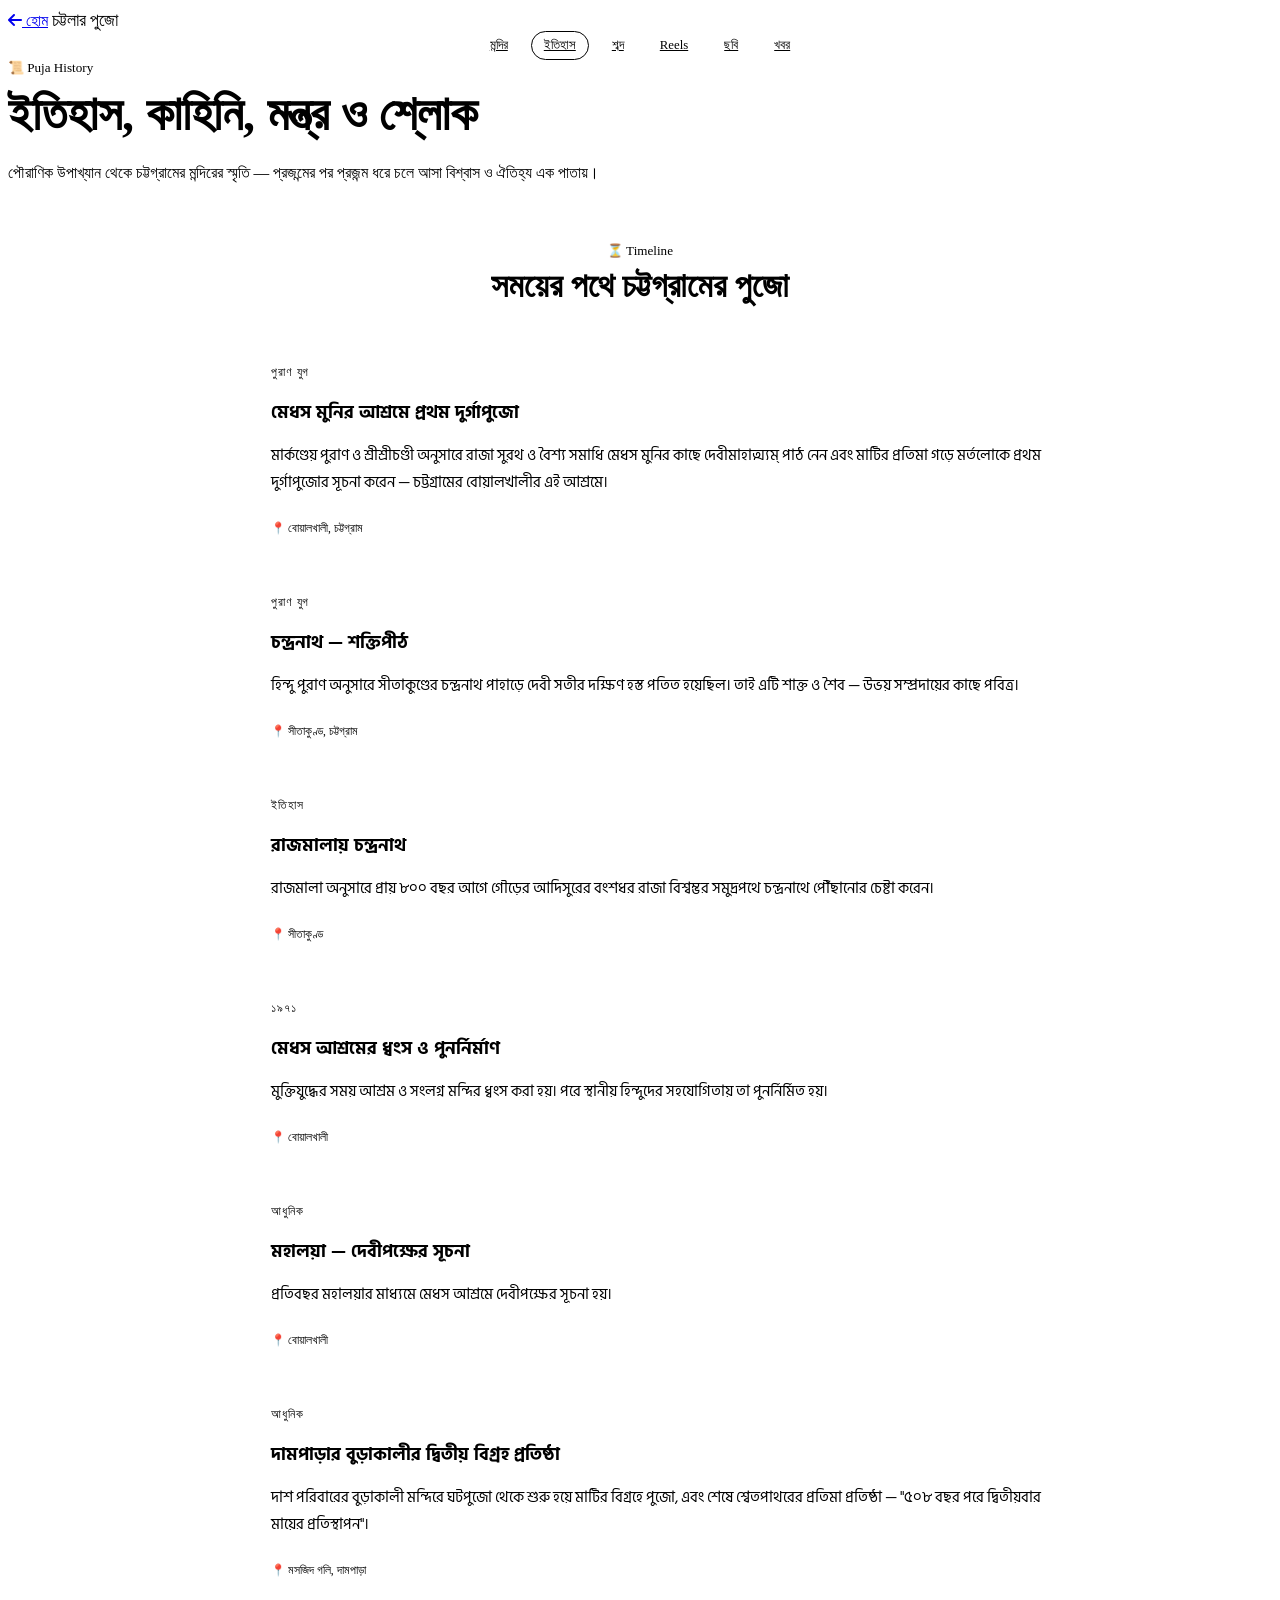
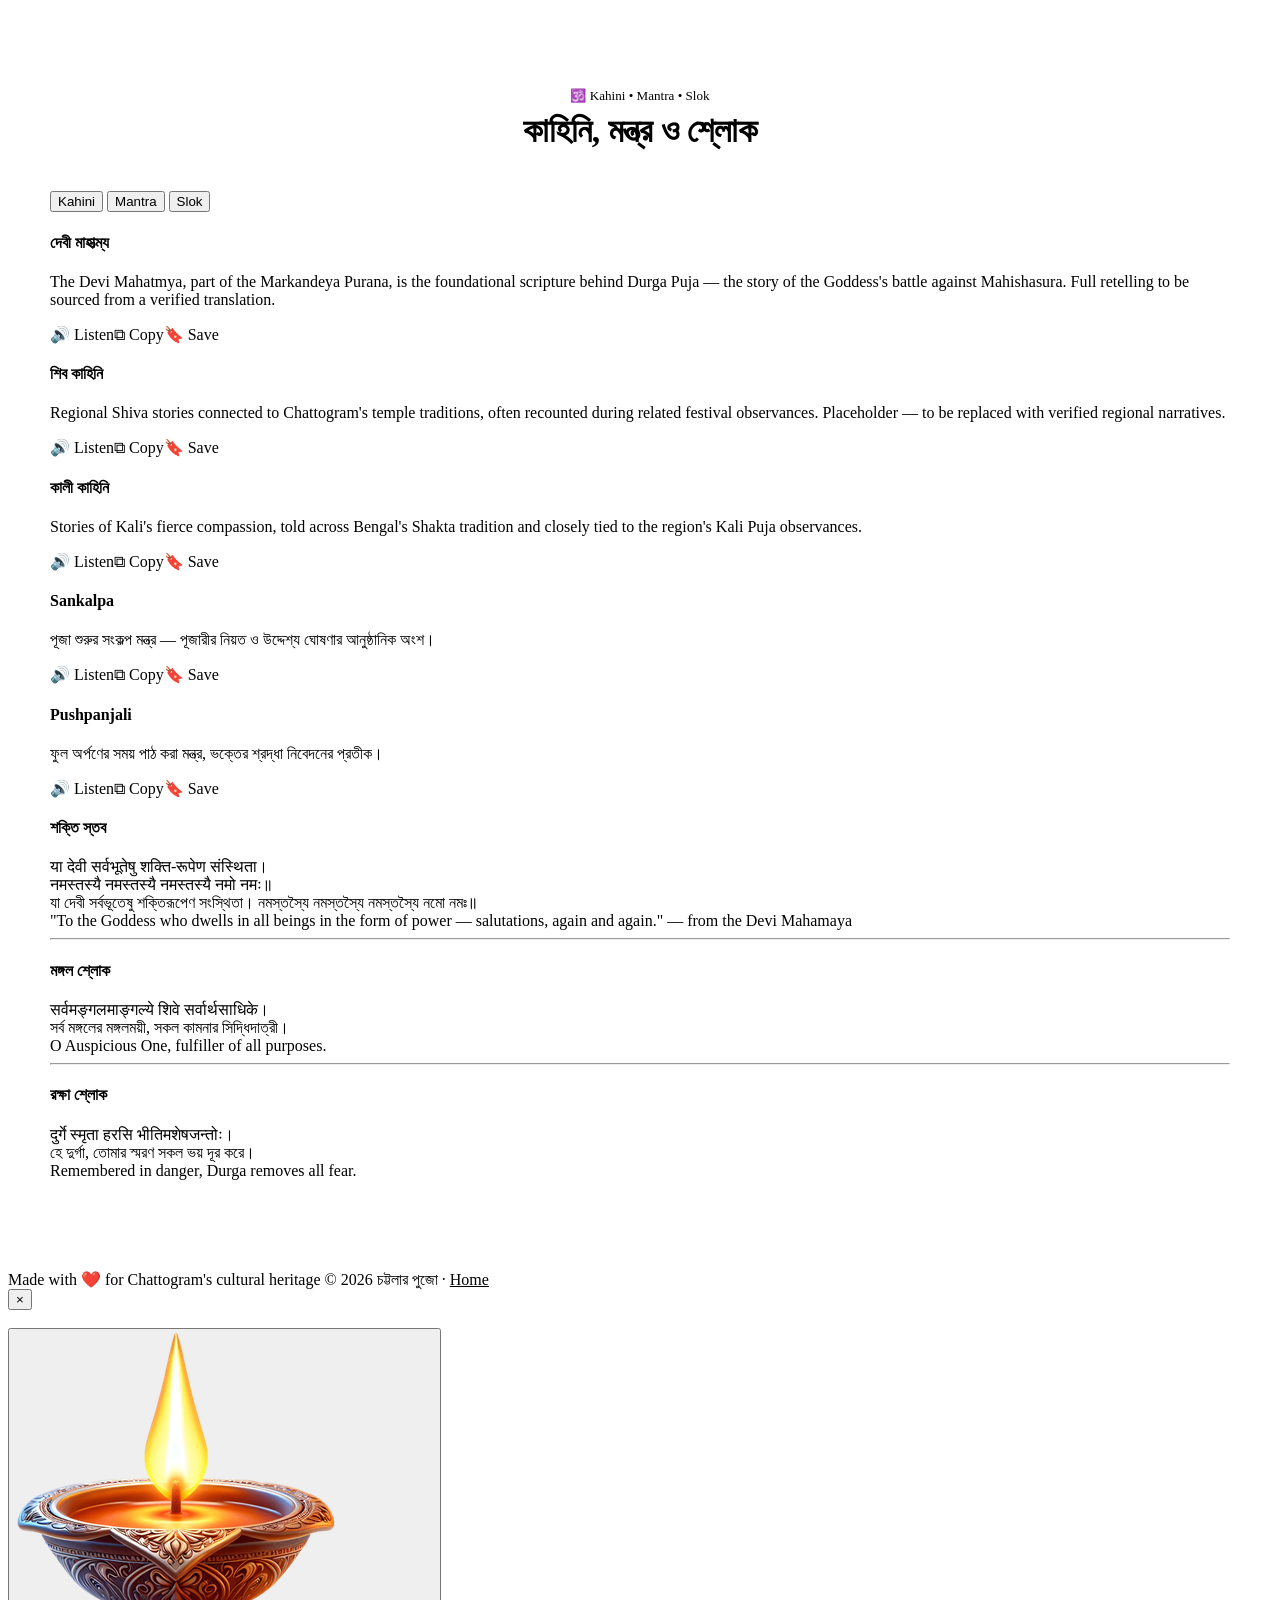
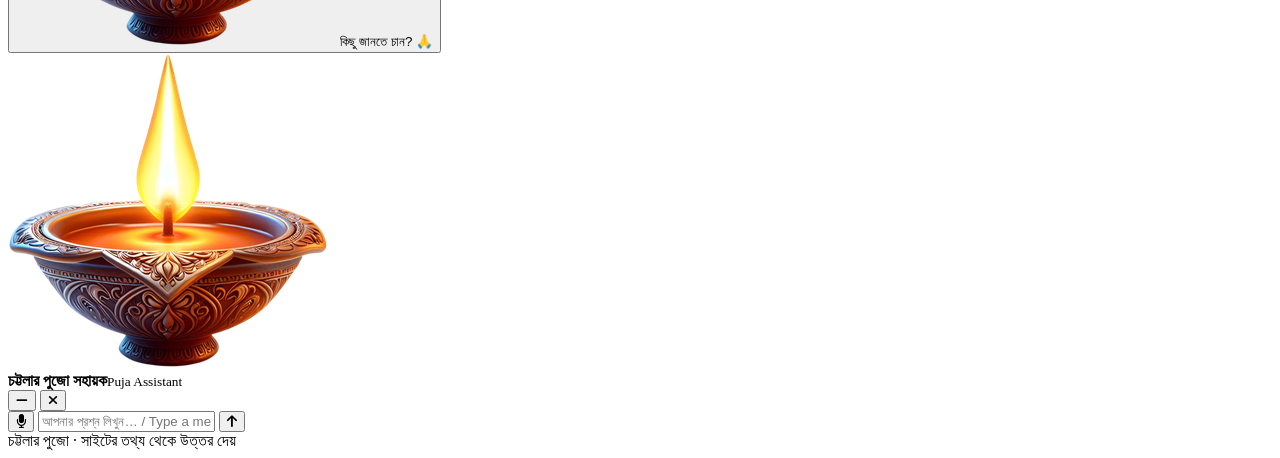
==== history.html @ d2db1ce8 "Add" ====
<!DOCTYPE html>
<html lang="bn">
<head>
<meta charset="UTF-8">
<meta name="viewport" content="width=device-width, initial-scale=1.0">
<title>পুজোর ইতিহাস, কাহিনি ও শ্লোক — চট্টলার পুজো</title>
<meta name="description" content="চট্টগ্রামের পুজোর ইতিহাস, কাহিনি, মন্ত্র ও শ্লোক।">
<link rel="preconnect" href="https://fonts.googleapis.com">
<link rel="preconnect" href="https://fonts.gstatic.com" crossorigin>
<link rel="icon" type="image/png" href="image.png">
<link href="https://fonts.googleapis.com/css2?family=Fraunces:ital,opsz,wght@0,9..144,300;0,9..144,400;0,9..144,500;0,9..144,600;1,9..144,400&family=Hind+Siliguri:wght@300;400;500;600;700&family=Inter:wght@300;400;500;600&display=swap" rel="stylesheet">
<link href="https://fonts.googleapis.com/css2?family=Tiro+Bangla&family=Cinzel+Decorative:wght@400;700&display=swap" rel="stylesheet">
<link rel="stylesheet" href="https://cdnjs.cloudflare.com/ajax/libs/font-awesome/6.7.2/css/all.min.css">
<link rel="stylesheet" href="style.css">
<style>
.subpage-nav .sub-links{display:flex; gap:10px; flex-wrap:wrap; justify-content:center;}
.subpage-nav .sub-links a{font-size:0.8rem; color:var(--cream-dim); padding:6px 12px; border-radius:999px; border:1px solid transparent; transition:all .3s;}
.subpage-nav .sub-links a:hover{color:var(--gold-soft);}
.subpage-nav .sub-links a.current{color:var(--gold-soft); border-color:var(--glass-border);}
.subpage-nav .logo{font-family:'Fraunces',serif; font-size:1.15rem; color:var(--cream);}
@media (max-width:760px){ .subpage-nav{flex-wrap:wrap; gap:10px; justify-content:center;} .subpage-nav .logo{display:none;} }
.subpage-hero h1{font-size:clamp(1.9rem,5vw,3rem); color:var(--cream); margin:10px 0 14px;}
.subpage-hero .kicker{font-size:0.82rem; color:var(--gold);}
.subpage-hero p{color:var(--cream-dim); line-height:1.8; font-size:0.98rem;}
.sub-body{padding:40px 22px 90px; max-width:1180px; margin:0 auto; position:relative; z-index:2;}
.sub-search{display:block; width:min(420px,100%); margin:30px auto 34px; padding:12px 18px; border-radius:999px; border:1px solid var(--glass-border); background:var(--glass-bg); color:var(--cream); font:inherit; outline:none;}
.sub-search:focus{border-color:var(--gold-soft);}
.sub-empty{text-align:center; color:var(--cream-dim); padding:40px 0;}

.timeline{position:relative; max-width:820px; margin:0 auto 90px; padding-left:34px;}
.timeline::before{content:""; position:absolute; left:9px; top:6px; bottom:6px; width:1px; background:linear-gradient(var(--gold), transparent);}
.tl-item{position:relative; padding:20px 24px; margin-bottom:20px; border-radius:var(--radius-card);}
.tl-item::before{content:""; position:absolute; left:-31px; top:28px; width:11px; height:11px; border-radius:50%; background:var(--gold); box-shadow:0 0 12px var(--gold);}
.tl-era{font-size:0.72rem; color:var(--gold); letter-spacing:0.08em; margin-bottom:6px;}
.tl-item h3{color:var(--cream); font-size:1.15rem; margin-bottom:8px; font-family:'Hind Siliguri',sans-serif;}
.tl-item p{color:var(--cream-dim); line-height:1.85; font-size:0.92rem; font-family:'Hind Siliguri',sans-serif;}
.tl-place{display:inline-block; margin-top:10px; font-size:0.72rem; color:var(--gold-soft);}
.hist-head{text-align:center; margin:0 auto 40px;}
.hist-head h2{color:var(--cream); font-size:clamp(1.5rem,3.5vw,2.1rem); margin:8px 0;}
.hist-head .kicker{color:var(--gold); font-size:0.82rem;}
.kahini-card{cursor:pointer;}

</style>
</head>
<body>
<div class="ambient"><span class="g1"></span><span class="g2"></span></div>
<header class="subpage-nav glass">
  <a href="index.html" class="back-link"><i class="fa-solid fa-arrow-left"></i> হোম</a>
  <span class="logo bn">চট্টলার পুজো</span>
  <nav class="sub-links bn">
    <a href="temples.html">মন্দির</a>
    <a href="history.html" class="current">ইতিহাস</a>
    <a href="sounds.html">শব্দ</a>
    <a href="reels.html">Reels</a>
    <a href="photos.html">ছবি</a>
    <a href="updates.html">খবর</a>
  </nav>
</header>
<section class="subpage-hero">
  <div class="kicker">📜 Puja History</div>
  <h1 class="bn">ইতিহাস, কাহিনি, মন্ত্র ও শ্লোক</h1>
  <p class="bn">পৌরাণিক উপাখ্যান থেকে চট্টগ্রামের মন্দিরের স্মৃতি — প্রজন্মের পর প্রজন্ম ধরে চলে আসা বিশ্বাস ও ঐতিহ্য এক পাতায়।</p>
</section>
<main class="sub-body">
  <div class="hist-head"><div class="kicker">⏳ Timeline</div><h2 class="bn">সময়ের পথে চট্টগ্রামের পুজো</h2></div>
  <div class="timeline" id="timeline"></div>

  <div class="hist-head"><div class="kicker">🕉️ Kahini • Mantra • Slok</div><h2 class="bn">কাহিনি, মন্ত্র ও শ্লোক</h2></div>
  <div class="tabs-row reveal">
    <button class="tab-btn glass active" data-tab="kahiniTab">Kahini</button>
    <button class="tab-btn glass" data-tab="mantraTab">Mantra</button>
    <button class="tab-btn glass" data-tab="slokTab">Slok</button>
  </div>

  <div class="tab-panel active" id="kahiniTab">
    <div class="kahini-card glass">
      <h4 class="bn">দেবী মাহাত্ম্য</h4>
      <p>The Devi Mahatmya, part of the Markandeya Purana, is the foundational scripture behind Durga Puja — the story of the Goddess's battle against Mahishasura. Full retelling to be sourced from a verified translation.</p>
      <div class="kahini-actions"><span>🔊 Listen</span><span>⧉ Copy</span><span>🔖 Save</span></div>
    </div>
    <div class="kahini-card glass">
      <h4 class="bn">শিব কাহিনি</h4>
      <p>Regional Shiva stories connected to Chattogram's temple traditions, often recounted during related festival observances. Placeholder — to be replaced with verified regional narratives.</p>
      <div class="kahini-actions"><span>🔊 Listen</span><span>⧉ Copy</span><span>🔖 Save</span></div>
    </div>
    <div class="kahini-card glass">
      <h4 class="bn">কালী কাহিনি</h4>
      <p>Stories of Kali's fierce compassion, told across Bengal's Shakta tradition and closely tied to the region's Kali Puja observances.</p>
      <div class="kahini-actions"><span>🔊 Listen</span><span>⧉ Copy</span><span>🔖 Save</span></div>
    </div>
  </div>

  <div class="tab-panel" id="mantraTab">
    <div class="kahini-card glass">
      <h4>Sankalpa</h4>
      <p class="bn">পূজা শুরুর সংকল্প মন্ত্র — পূজারীর নিয়ত ও উদ্দেশ্য ঘোষণার আনুষ্ঠানিক অংশ।</p>
      <div class="kahini-actions"><span>🔊 Listen</span><span>⧉ Copy</span><span>🔖 Save</span></div>
    </div>
    <div class="kahini-card glass">
      <h4>Pushpanjali</h4>
      <p class="bn">ফুল অর্পণের সময় পাঠ করা মন্ত্র, ভক্তের শ্রদ্ধা নিবেদনের প্রতীক।</p>
      <div class="kahini-actions"><span>🔊 Listen</span><span>⧉ Copy</span><span>🔖 Save</span></div>
    </div>
  </div>

  <div class="tab-panel" id="slokTab">
    <div class="shlok-block" >
      <div class="shlok-card glass">
<div class="shlok-item"> <!---1st shlok-->
<h4 class="shlok-title">শক্তি স্তব</h4>
      <div class="sanskrit">या देवी सर्वभूतेषु शक्ति-रूपेण संस्थिता।<br>नमस्तस्यै नमस्तस्यै नमस्तस्यै नमो नमः॥</div>
      <div class="bn-line">যা দেবী সর্বভূতেষু শক্তিরূপেণ সংস্থিতা। নমস্তস্যৈ নমস্তস্যৈ নমস্তস্যৈ নমো নমঃ॥</div>
      <div class="en-line">"To the Goddess who dwells in all beings in the form of power — salutations, again and again." — from the Devi Mahamaya</div>
    </div>

  <hr>
  <!-- 2nd shlok -->
    <div class="shlok-item">
     <h4 class="shlok-title">মঙ্গল শ্লোক</h4>
       <div class="sanskrit">
         सर्वमङ्गलमाङ्गल्ये शिवे सर्वार्थसाधिके।
      </div>
    <div class="bn-line">
      সর্ব মঙ্গলের মঙ্গলময়ী, সকল কামনার সিদ্ধিদাত্রী।
    </div>
      <div class="en-line">
      O Auspicious One, fulfiller of all purposes.
      </div>
    </div>
   <hr>
<!-- 3rd shlok -->
      <div class="shlok-item">
       <h4 class="shlok-title">রক্ষা শ্লোক</h4>
         <div class="sanskrit">
           दुर्गे स्मृता हरसि भीतिमशेषजन्तोः।
        </div>
       <div class="bn-line">
          হে দুর্গা, তোমার স্মরণ সকল ভয় দূর করে।
       </div>
         <div class="en-line">
        Remembered in danger, Durga removes all fear.
          </div>
       </div>
    </div>
  </div>
  </div>
</main>
<footer>
  <div class="footer-bottom">
    <span>Made with ❤️ for Chattogram's cultural heritage</span>
    <span>© 2026 চট্টলার পুজো · <a href="index.html" style="color:var(--cream-dim);">Home</a></span>
  </div>
</footer>
<div class="kahini-modal" id="kahiniModal">
    <div class="kahini-modal-content glass"> 
        <button class="modal-close">&times;</button>
        <h3 id="modalTitle"></h3>
        <div id="modalText"></div>
    </div>
</div>

<script src="data.js"></script>
<script>
const esc = s=> String(s).replace(/[&<>"']/g, c=>({'&':'&amp;','<':'&lt;','>':'&gt;','"':'&quot;',"'":'&#39;'}[c]));
const tl = document.getElementById('timeline');
historyTimeline.forEach(e=>{
  tl.insertAdjacentHTML('beforeend', `<div class="tl-item glass">
    <div class="tl-era bn">${esc(e.era)}</div>
    <h3>${esc(e.title)}</h3>
    <p>${esc(e.text)}</p>
    ${e.place ? `<span class="tl-place bn">📍 ${esc(e.place)}</span>` : ''}
  </div>`);
});

/* tabs */
document.querySelectorAll('.tab-btn').forEach(btn=>{
  btn.onclick = ()=>{
    document.querySelectorAll('.tab-btn').forEach(b=>b.classList.remove('active'));
    document.querySelectorAll('.tab-panel').forEach(p=>p.classList.remove('active'));
    btn.classList.add('active');
    document.getElementById(btn.dataset.tab).classList.add('active');
  };
});

/* kahini / mantra card -> modal */
const kModal = document.getElementById('kahiniModal');
const closeK = ()=>{ kModal.classList.remove('active'); document.body.style.overflow=''; };
document.querySelectorAll('.kahini-card').forEach(card=>{
  card.addEventListener('click', (e)=>{
    if(e.target.closest('.kahini-actions')) return;
    document.getElementById('modalTitle').innerHTML = card.querySelector('h4').innerHTML;
    document.getElementById('modalText').innerHTML = card.querySelector('p').innerHTML;
    kModal.classList.add('active'); document.body.style.overflow = 'hidden';
  });
});
kModal.querySelector('.modal-close').addEventListener('click', closeK);
kModal.addEventListener('click', (e)=>{ if(e.target === kModal) closeK(); });
document.addEventListener('keydown', (e)=>{ if(e.key === 'Escape') closeK(); });

/* Copy / Save buttons */
document.querySelectorAll('.kahini-actions span').forEach(el=>{
  if(el.textContent.includes('Copy')){
    el.style.cursor = 'pointer';
    el.onclick = ()=>{
      const card = el.closest('.kahini-card');
      const txt = card.querySelector('h4').textContent + '\n' + card.querySelector('p').textContent;
      (navigator.clipboard ? navigator.clipboard.writeText(txt) : Promise.reject()).then(()=>{
        const old = el.textContent; el.textContent = '✓ Copied'; setTimeout(()=> el.textContent = old, 1400);
      }).catch(()=>{});
    };
  }
  if(el.textContent.includes('Save')){
    el.style.cursor = 'pointer';
    const key = 'pj-hist-save:' + el.closest('.kahini-card').querySelector('h4').textContent.trim();
    try{ if(localStorage.getItem(key)) el.classList.add('saved'); }catch(e){}
    el.onclick = ()=>{
      el.classList.toggle('saved');
      try{ el.classList.contains('saved') ? localStorage.setItem(key,'1') : localStorage.removeItem(key); }catch(e){}
    };
  }
});
</script>
<script src="chatbot.js"></script>
</body>
</html>
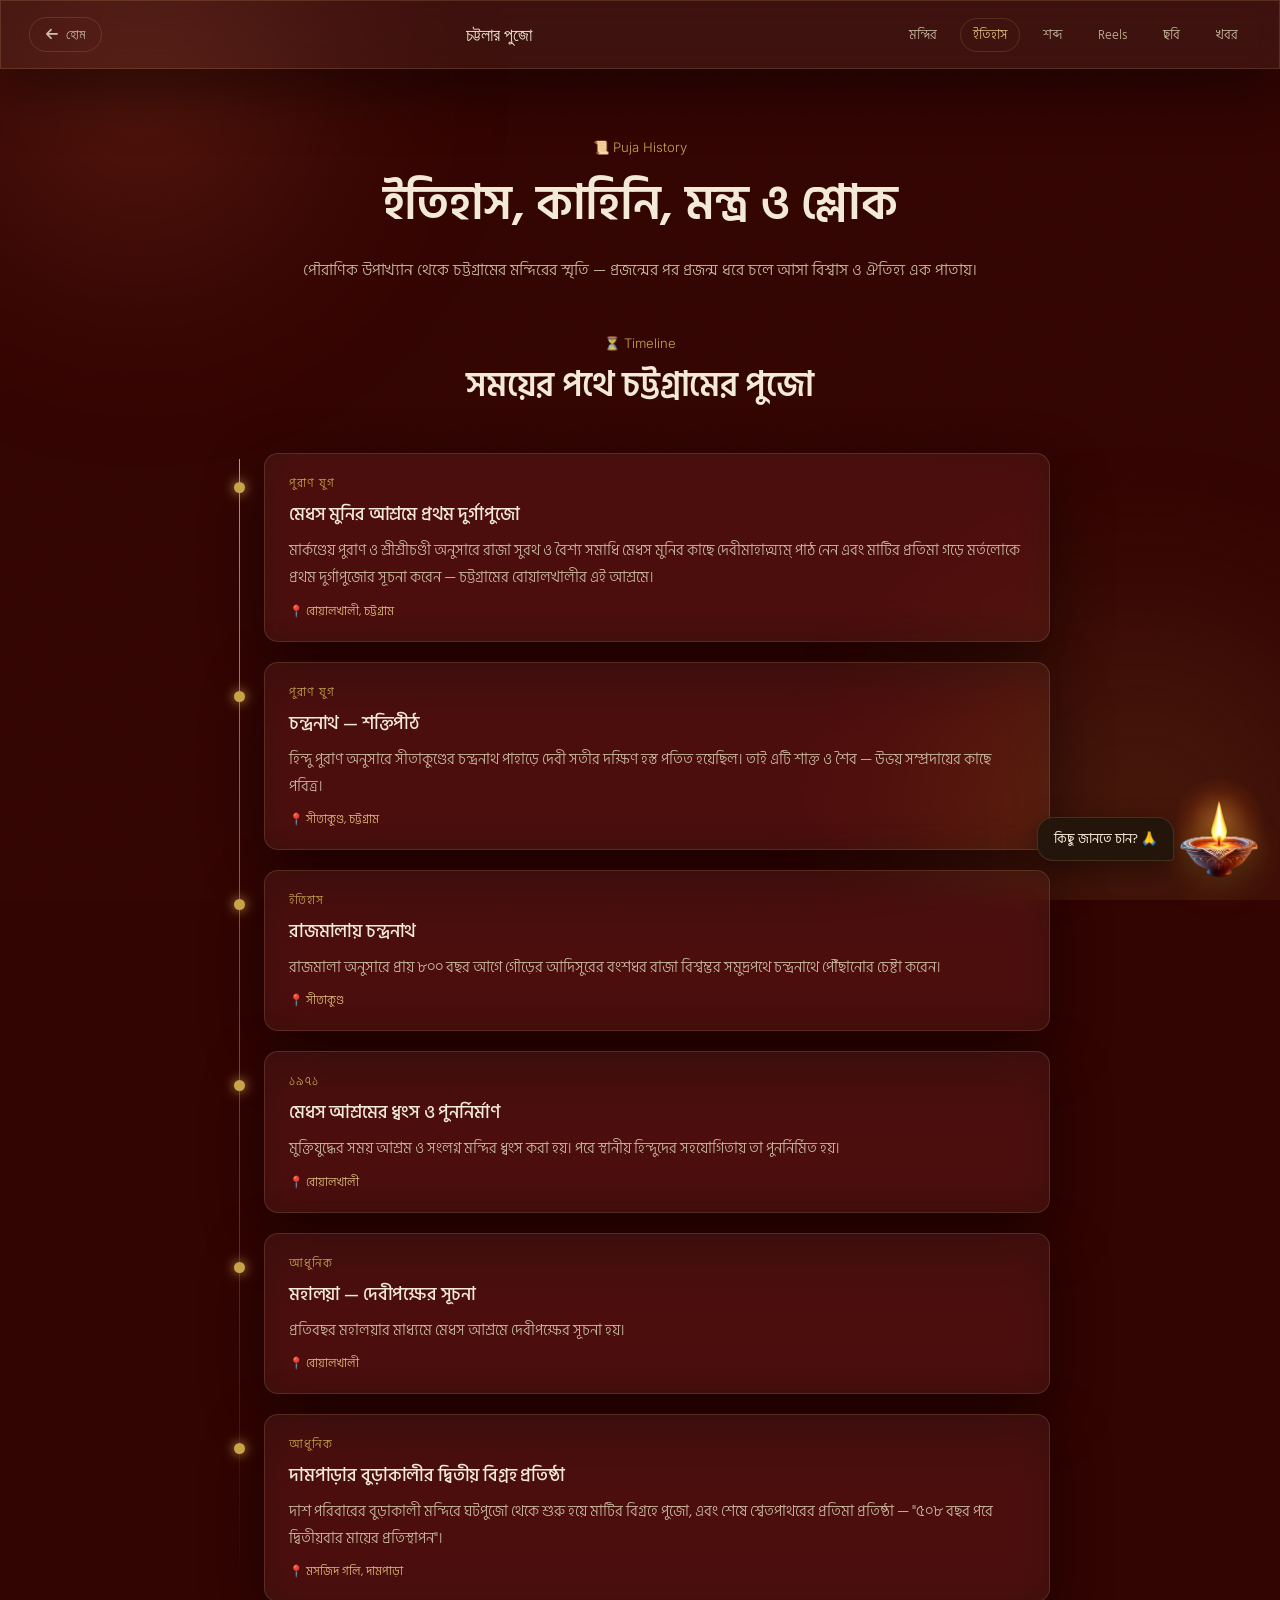
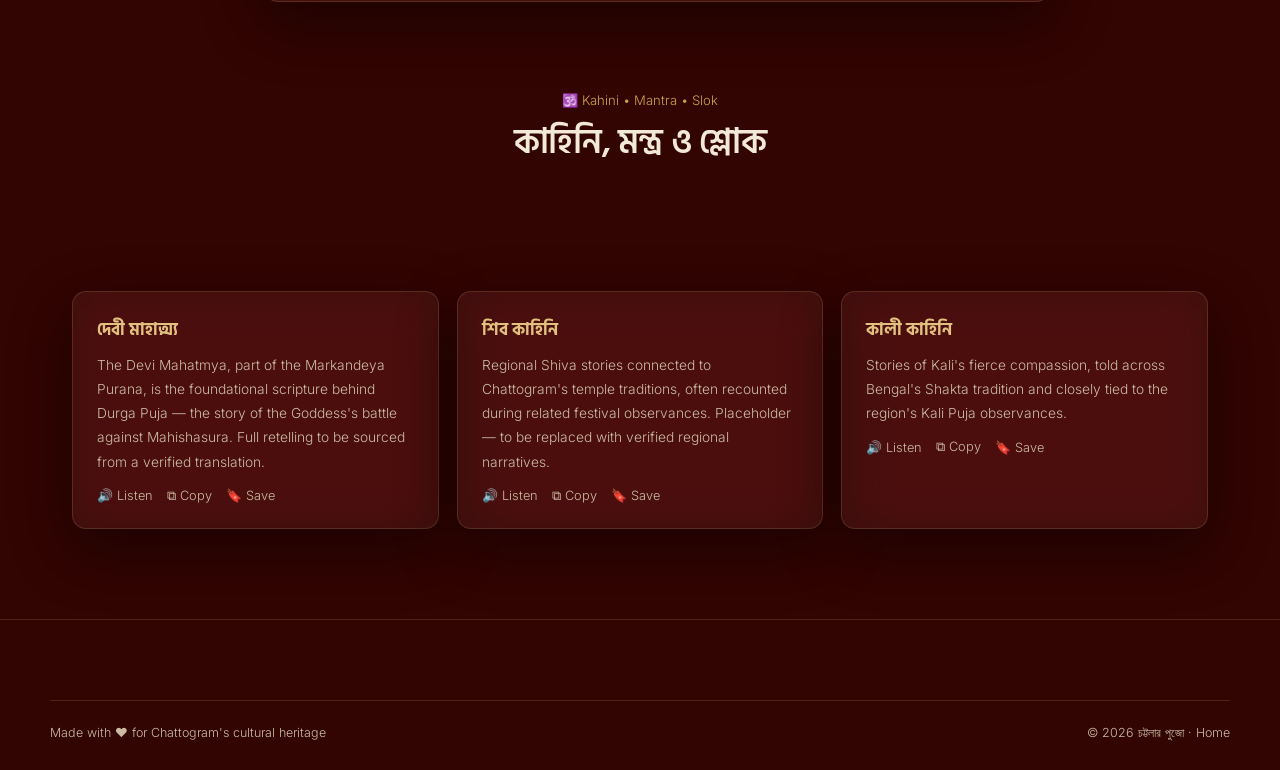
==== commit 1694082f: "add" ====
--- a/history.html
+++ b/history.html
@@ -221,5 +221,6 @@
 });
 </script>
 <script src="chatbot.js"></script>
+<script src="celebrate.js"></script>
 </body>
 </html>
--- a/style.css
+++ b/style.css
@@ -0,0 +1,1007 @@
+/* ============ DESIGN TOKENS ============ */
+:root{
+  --void:#320402;
+  --orange-base: rgba(144, 42, 2, 0.985);
+  --deep:#160e0a;
+  --deep-2:#1f130d;
+  --gold:#c9a24c;
+  --gold-soft:#e2c07f;
+  --ember:#a8462b;
+  --ember-bright:#2f0d03;
+  --cream:#f3e9d7;
+  --cream-dim:#cbbca3;
+  --glass-bg:rgba(255,244,224,0.055);
+  --glass-bg-strong:rgba(255,244,224,0.09);
+  --glass-border:rgba(230,190,130,0.16);
+  --glass-border-strong:rgba(230,190,130,0.30);
+  --shadow-soft:0 20px 60px rgba(0,0,0,0.45);
+  --radius-card: 14px;
+  --radius-pill:100px;
+  --ease:cubic-bezier(.16,.84,.444,1);
+}
+
+*{box-sizing:border-box; margin:0; padding:0;}
+html{scroll-behavior: smooth;}
+body{
+  background:var(--void);
+  color:var(--cream);
+  font-family:'Inter',sans-serif;
+  font-weight:300;
+  overflow-x:hidden;
+  position:relative;
+}
+@font-face {
+  font-family: "Tiro Bangla" ;
+  src: url(TiroBangla-Regular.ttf);
+}
+.bn{font-family:'Hind Siliguri',sans-serif;}
+h1,h2,h3,.display{font-family:'Fraunces',serif; font-weight:500; letter-spacing:-0.01em;}
+h1.bn,h2.bn,h3.bn,.display.bn{font-family:'Hind Siliguri',sans-serif; font-weight:600;}
+a{color:inherit; text-decoration:none;}
+button{font-family:inherit; cursor:pointer;}
+img{max-width:100%; display:block;}
+
+/* film grain */
+body::before{
+  content:"";
+  position:fixed; inset:0; z-index:2; pointer-events:none;
+  opacity:0.07; mix-blend-mode:overlay;
+  background-image:url("data:image/svg+xml,%3Csvg xmlns='http://www.w3.org/2000/svg' width='120' height='120'%3E%3Cfilter id='n'%3E%3CfeTurbulence type='fractalNoise' baseFrequency='0.9' numOctaves='2' stitchTiles='stitch'/%3E%3C/filter%3E%3Crect width='100%25' height='100%25' filter='url(%23n)'/%3E%3C/svg%3E");
+}
+
+
+/* ambient background glow, whole page */
+.ambient{position:fixed; inset:0; z-index:0; pointer-events:none; overflow:hidden;}
+.ambient span{position:absolute; border-radius:50%; filter:blur(90px); opacity:0.35;}
+.ambient .g1{width:520px; height:520px; background:radial-gradient(circle, var(--ember) 0%, transparent 70%); top:-160px; left:-120px;}
+.ambient .g2{width:600px; height:600px; background:radial-gradient(circle, var(--gold) 0%, transparent 70%); bottom:-220px; right:-160px; opacity:0.18;}
+
+section, header, footer{position:relative; z-index:1;}
+
+/* ============ GLASS UTILITIES ============ */
+.glass{
+  background:var(--glass-bg);
+  backdrop-filter:blur(18px) saturate(140%);
+  -webkit-backdrop-filter:blur(18px) saturate(140%);
+  border:1px solid var(--glass-border);
+  box-shadow:var(--shadow-soft);
+}
+.glass-strong{
+  background:var(--glass-bg-strong);
+  backdrop-filter:blur(24px) saturate(150%);
+  -webkit-backdrop-filter:blur(24px) saturate(150%);
+  border:1px solid var(--glass-border-strong);
+}
+
+/* ============ NAVBAR ============ */
+.navbar{
+  position:fixed; top:20px; left:50%; transform:translateX(-50%);
+  width:min(1180px, 92%);
+  z-index:100;
+  border-radius:16px;
+  padding:16px 26px;
+  display:flex; align-items:center; justify-content:space-between;
+  transition:padding .4s var(--ease), top .4s var(--ease), background .4s;
+}
+.navbar.compact{ padding:9px 22px; top:10px; }
+.nav-brand{display:flex; flex-direction:column; line-height:1.1;}
+.nav-brand .logo{font-family:'Fraunces',serif; font-size:1.25rem; letter-spacing:0.06em; font-weight:500; color:var(--cream);}
+.nav-brand .sub{font-size:0.62rem; color:var(--cream-dim); letter-spacing:0.05em; margin-top:2px;}
+.nav-links{display:flex; gap:28px; align-items:center;}
+.nav-links a{font-size:0.85rem; color:var(--cream-dim); position:relative; padding:4px 0; white-space:nowrap;}
+.nav-links a:hover{color:var(--gold-soft);}
+.nav-links a.active{color:var(--gold-soft);}
+.nav-links a.active::after{width:100%;}
+.nav-links a::after{
+  content:""; position:absolute; left:0; bottom:-2px; width:0; height:1px;
+  background:var(--gold); transition:width .3s var(--ease);
+}
+.nav-links a:hover::after{width:100%;}
+.nav-icon-search, .nav-hamburger{
+  width:38px; height:38px; border-radius:50%; display:flex; align-items:center; justify-content:center;
+  border:1px solid var(--glass-border); background:transparent; color:var(--cream); transition:background .3s, border-color .3s;
+}
+.nav-icon-search:hover, .nav-hamburger:hover{background:var(--glass-bg-strong); border-color:var(--glass-border-strong);}
+.nav-hamburger{display:none;}
+.nav-right{display:flex; align-items:center; gap:10px;}
+
+@media (max-width:900px){
+  .nav-links{display:none;}
+  .nav-hamburger{display:flex;}
+}
+
+/* mobile drawer */
+.drawer{
+  position:fixed; inset:0; z-index:200;
+  background:linear-gradient(160deg, var(--deep) 0%, var(--void) 100%);
+  display:flex; flex-direction:column;
+  padding:28px 26px 40px;
+  transform:translateY(-100%); opacity:0;
+  transition:transform .5s var(--ease), opacity .4s;
+  overflow-y:auto;
+}
+.drawer.open{transform:translateY(0); opacity:1;}
+.drawer-top{display:flex; justify-content:space-between; align-items:center; margin-bottom:36px;}
+.drawer-close{width:38px; height:38px; border-radius:50%; border:1px solid var(--glass-border); display:flex; align-items:center; justify-content:center; background:transparent; color:var(--cream);}
+.drawer-list{display:flex; flex-direction:column; gap:2px;}
+.drawer-item{
+  display:flex; align-items:flex-start; gap:14px;
+  padding:15px 6px; border-bottom:1px solid rgba(230,190,130,0.09);
+  opacity:0; transform:translateY(14px);
+  animation:drawerIn .5s var(--ease) forwards;
+}
+.drawer.open .drawer-item{animation-play-state:running;}
+.drawer-item .icon{color:var(--gold); font-size:1.1rem; margin-top:2px; width:22px; text-align:center;}
+.drawer-item .num{font-size:0.7rem; color:var(--cream-dim); width:20px;}
+.drawer-item .txt strong{display:block; font-size:1.02rem; font-weight:500;}
+.drawer-item .txt span{display:block; font-size:0.75rem; color:var(--cream-dim); margin-top:2px;}
+@keyframes drawerIn{ to{opacity:1; transform:translateY(0);} }
+
+/* ============ REVEAL ON SCROLL ============ */
+.reveal{opacity:0; transform:translateY(28px); transition:opacity .8s var(--ease), transform .8s var(--ease);}
+.reveal.in{opacity:1; transform:translateY(0);}
+
+/* ============ HERO ============ */
+.hero{
+  min-height:100svh; display:flex; flex-direction:column; align-items:center; justify-content:center;
+  text-align:center; padding:140px 22px 60px; position:relative; overflow:hidden;
+}
+
+.hero-scene{
+  position:absolute; inset:0; z-index:-1;
+  background-image:
+    radial-gradient(ellipse 60% 45% at 50% 112%, rgba(200,90,58,0.5) 0%, transparent 70%),
+    radial-gradient(ellipse 80% 50% at 50% 0%, rgba(10,6,4,0.85) 0%, transparent 60%),
+    linear-gradient(180deg, rgba(10,7,5,0.55) 0%, rgba(21,12,8,0.72) 55%, rgba(10,5,3,0.9) 100%),
+    url('hero-durga.jpg');
+  background-size:auto, auto, auto, cover;
+  background-position:center, center, center, center 20%;
+  background-repeat:no-repeat;
+}
+.diya{position:absolute; border-radius:50%; filter:blur(2px); opacity:0.75; animation:flicker 3.2s ease-in-out infinite;}
+@keyframes flicker{ 0%,100%{opacity:.5; transform:scale(1);} 50%{opacity:.9; transform:scale(1.15);} }
+.diya.d1{width:6px;height:6px;background:#ffb35c;bottom:22%;left:18%; box-shadow:0 0 18px 6px rgba(255,160,70,0.6);}
+.diya.d2{width:4px;height:4px;background:#ffb35c;bottom:30%;left:74%; box-shadow:0 0 14px 5px rgba(255,160,70,0.55); animation-delay:.8s;}
+.diya.d3{width:5px;height:5px;background:#ffcf8a;bottom:16%;left:56%; box-shadow:0 0 16px 6px rgba(255,180,90,0.5); animation-delay:1.6s;}
+.diya.d4{width:3px;height:3px;background:#ffb35c;bottom:38%;left:38%; box-shadow:0 0 12px 4px rgba(255,160,70,0.5); animation-delay:2.2s;}
+
+.hero-eyebrow{
+  font-size:0.78rem; color:var(--gold-soft); letter-spacing:0.14em; margin-bottom:26px;
+  padding:7px 18px; border-radius:var(--radius-pill);
+}
+.hero h1{
+  font-size:clamp(2.1rem, 6vw, 3.6rem); line-height:1.35; max-width:16ch; margin:0 auto 22px;
+  color:var(--cream);
+}
+.hero .sub{font-size:clamp(0.95rem,2vw,1.15rem); color:var(--cream-dim); max-width:38ch; margin:0 auto 40px; font-weight:300;}
+.hero-ctas{display:flex; gap:14px; flex-wrap:wrap; justify-content:center;}
+.hero::after{   content:""; position:absolute;  inset:0; background:url("Picsart_26-09-11_00-56-51-575.png");  background-size:cover; background-position:center; opacity: 0.17;  pointer-events:none;}
+
+.btn{
+  padding:14px 30px; border-radius:var(--radius-pill); font-size:0.9rem; letter-spacing:0.02em;
+  transition:transform .35s var(--ease), box-shadow .35s var(--ease), background .35s;
+  display:inline-flex; align-items:center; gap:8px;
+}
+.btn-primary{border: 1px solid var(--glass-border-strong); background:linear-gradient(135deg, var(--void),var(--orange-base)); color:#fffffe; box-shadow:0 8px 30px rgba(168,70,43,0.4);}
+.btn-primary:hover{transform:translateY(-3px); box-shadow:0 0 0 1px var(--gold-soft) inset, 0 14px 38px rgba(168,70,43,0.55);}
+.btn-ghost{border:1px solid var(--glass-border-strong); color:var(--cream); background:var(--glass-bg);}
+.btn-ghost:hover{transform:translateY(-3px); background:var(--glass-bg-strong); box-shadow:0 0 0 1px var(--gold-soft) inset, 0 10px 30px rgba(0,0,0,.3);}
+.kolka{position: absolute; right: -110px; bottom: -20px; top: 80px; width: 600px; opacity: 0.18; pointer-events: none; z-index: 0; }
+
+/* ticker */
+.ticker-wrap{overflow:hidden; border-top:1px solid var(--glass-border); border-bottom:1px solid var(--glass-border); padding:16px 0; background:rgba(255,244,224,0.03);}
+.ticker{display:flex; gap:60px; white-space:nowrap; animation:scrollTicker 28s linear infinite; width:max-content;}
+.ticker span{font-size:0.95rem; color:var(--gold-soft); letter-spacing:0.04em;}
+@keyframes scrollTicker{ from{transform:translateX(0);} to{transform:translateX(-50%);} }
+.ticker-wrap::before{
+    content:"";
+    position:absolute;
+    inset:0;
+
+    background:
+    linear-gradient(
+        90deg,
+        transparent,
+        rgba(255,190,80,.05),
+        transparent
+    );
+
+    animation:tickerSweep 18s infinite linear;
+}
+
+@keyframes tickerSweep{
+
+    0%{
+        left:-100%;
+    }
+
+    100%{
+        left:150%;
+    }
+
+}
+#ember-container{  position: fixed;  inset: 0;  pointer-events: none;    z-index: 0;    overflow: hidden;}
+.ember{ position: absolute;  width: 3px;   height: 3px;   border-radius: 50%;  background: #ffcb6b;
+   box-shadow:
+        0 0 8px #ffcb6b,
+        0 0 16px #ffcb6b;
+    animation: emberRise linear infinite;}
+@keyframes emberRise{
+    0%{ transform:
+            translateY(160px)
+            translateX(0);
+        opacity:0; }
+    10%{  opacity:.8;}
+    60%{ opacity:.6; }
+    100%{    transform:        translateY(-500px)       translateX(60px);   opacity:0;}}
+/*--------------------- Video Section----------------- */
+.featured-video{  width: 100%;  padding: 40px 0;   background: linear-gradient(      to bottom,
+        rgba(60,0,0,0.95),
+        rgba(20,0,0,0.98)
+    ); flex-direction: column; align-items: center;
+}
+@keyframes fade{
+    from{ opacity: 0; transform: translateY(50px);}
+    to{ opacity:1; transform: translateY(0);}
+}
+.vid-caption{ display: flex;  align-items: center;   justify-content: center;   margin-top: 300px;   margin-bottom: 50px;    color: var(--gold); font-family: "Cinzel decorative",serif;  font-size: 40px;  font-weight: 700;}
+.video-container video{  border: 1px solid rgba(255,180,0,.3); margin: 0 auto;  box-shadow: 0 0 20px rgba(255,170,0,.15); border-radius: 26px;   max-width: 900px; justify-content: center; align-items: center;;
+ transition: all .4s ease;  width: 100%;   display: block; aspect-ratio: 16/9;   object-fit: cover;}
+.video-wrapper{ position:relative;  width:90%;  max-width:1000px;  margin:auto;  overflow:hidden;}
+
+.video-wrapper video{ width:100%; display:block;}
+.play-btn{  opacity:0; position:absolute; top:50%; left:50%;  transform:translate(-50%,-50%); width:90px;   height:90px; border-radius:50%;  background:rgba(22, 22, 22, 0.1);
+  backdrop-filter:blur(10px); color:#f6d27a;   font-size:32px;   cursor:pointer; transition:.4s; z-index: 1000;}
+.play-btn:hover{  transform:translate(-50%,-50%) scale(1.1);  box-shadow:  0 0 25px rgba(255,180,0,.6);}
+.video-controls{  position:absolute;   bottom:15px;  left:50%; transform:translateX(-50%);  width:90%;  display:flex;   align-items:center;
+  gap:15px; padding:12px 20px;   background:rgba(0,0,0,.45);   backdrop-filter:blur(10px); border-radius:15px;  opacity:0;   transition:.4s;}
+.video-wrapper.playing .video-controls{ opacity:1;}
+.video-wrapper:hover .play-btn{opacity:1 ;}
+.video-wrapper:hover .video-controls{opacity:1;}
+
+.dust-container{ position: absolute; inset: 0; pointer-events: none; z-index: 2;}
+.dust{ position: absolute; width: 7px; height: 7px; border-radius: 50%; background: #ffcb6b; animation: floatingDust 12s ease-in-out infinite; opacity: .3;}
+.d1{ top:12%; left:14%;}
+.d2{   top:42%;   left:18%;}
+.d3{  top:72%;  left:24%;}
+.d4{   top:22%;   left:50%;   transform: translateX(-100);}
+.d5{   top:12%; right:14%;}
+.d6{ top: 42%; right: 18%;}
+.d7{ top:72%; right:24% ;}
+@keyframes floatingDust{
+    0%,100%{
+    opacity:.1;
+        box-shadow:
+        0 0 5px rgb(133, 87, 1);
+    }
+ 50%{  opacity:0.28;
+        box-shadow:
+        0 0 10px #ffcb6b,
+        0 0 20px #ffcb6b,
+        0 0 35px rgba(255,203,107,.7);
+    }
+}
+.video-controls button{  border:none;  background:none;   color:#ffd27d;   font-size:18px;   cursor:pointer;}
+#progress{
+    flex:1;
+    accent-color:#d4af37;
+}
+
+/* ============ GENERIC SECTION ============ */
+.cursor-glow{  position: fixed; width: 100px; height: 100px;  border-radius: 50%; background:
+    radial-gradient(
+        circle,
+        rgba(255,180,80,0.08) 0%,
+        rgba(255, 80, 80, 0.04) 35%,
+        transparent 75%
+    );  pointer-events: none;  z-index: 0; transform: translate(-50%, -50%);
+ transition:
+        width .3s ease,
+        height .3s ease;   filter: blur(20px);
+}
+.section{padding:110px 22px; max-width:1180px; margin:0 auto;}
+.section-head{text-align:center; max-width:640px; margin:0 auto 60px;}
+.section-head .kicker{font-size:0.82rem; color:var(--gold); display:flex; align-items:center; justify-content:center; gap:10px; margin-bottom:14px;}
+.section-head h2{font-size:clamp(1.7rem, 4vw, 2.5rem); color:var(--cream); margin-bottom:14px;}
+.section-head p{color:var(--cream-dim); font-size:0.98rem; line-height:1.75;}
+.section-alt{background:linear-gradient(180deg, transparent, rgba(255,244,224,0.02), transparent);}
+.section::after{   content:""; position:absolute;   top:0;   left:-20%;  width:30%;  height:100%;   background:   linear-gradient(
+        90deg,
+        transparent,
+        rgba(255,255,255,.02),
+        transparent   );
+    animation:sweep 20s linear infinite;}
+@keyframes sweep{
+    from{
+        transform:translateX(-200%);
+    }
+    to{
+        transform:translateX(500%);
+    }
+}
+
+/* source note strip used across factual sections */
+.source-note{
+  display:inline-flex; align-items:center; gap:8px; font-size:0.72rem; color:var(--cream-dim);
+  border:1px dashed var(--glass-border); padding:6px 12px; border-radius:var(--radius-pill); margin-top:10px;
+}
+.source-note::before{content:"ⓘ"; color:var(--gold);}
+
+
+/* ============ COUNTDOWN ============ */
+.count-grid{ position:relative; z-index: 2; display:grid; grid-template-columns:repeat(auto-fit,minmax(230px,1fr)); gap:18px;}
+.count-card{
+  padding:26px 22px; border-radius:30px; position:relative; overflow:hidden;
+  transition:transform .45s var(--ease), border-color .45s;
+}
+.count-card:hover{transform:translateY(-6px); border-color:var(--glass-border-strong);}
+.count-card::after{
+  content:""; position:absolute; top:-40%; right:-30%; width:60%; height:140%;
+  background:radial-gradient(circle, rgba(200,90,58,0.18), transparent 70%); pointer-events:none;
+}
+.count-card::before{ content:""; position:absolute;  width:80%;    height:30px;   bottom:-10px;   left:10%;   background:   radial-gradient(
+        rgba(248, 129, 3, 0.25),
+        transparent 150px ); filter:blur(12px); animation:aura 4s ease-in-out infinite;}
+.count-card h3{font-size:1.15rem; color:var(--gold-soft); margin-bottom:2px;}
+.count-card .bnname{font-size:0.85rem; color:var(--cream-dim); margin-bottom:18px;}
+.count-nums{display:flex; gap:10px; animation: pulseNum 100s infinite;}
+.count-unit{flex:1; text-align:center;}
+.count-unit .num{font-family:'Fraunces',serif; font-size:1.7rem; font-weight:500; color:var(--cream); font-variant-numeric:tabular-nums;}
+.count-unit .lbl{font-size:0.62rem; color:var(--cream-dim); letter-spacing:0.06em; margin-top:2px;}
+@keyframes pulseNum {
+0%,100% {
+transform: scale(1);
+}
+50% {
+transform: scale(1.08);
+color: #ffd28c;
+}
+}
+@keyframes aura{
+    0%,100%{
+        opacity:.4;
+    }
+
+    50%{
+        opacity:1;
+    }
+}
+#panjikaGrid:hover{  transform:  rotateX(4deg) translateY(-5px);}
+
+/* ============ TEMPLE HERITAGE ============ */
+.temple-grid{display:grid; grid-template-columns:repeat(auto-fit,minmax(300px,1fr)); gap:22px;}
+.temple-card{border-radius:var(--radius-card); overflow:hidden; transition:transform .5s var(--ease);}
+.temple-card:hover{transform:translateY(-8px);}
+.temple-art{height:200px; position:relative; overflow:hidden;}
+.temple-art .silhouette{position:absolute; inset:0;}
+.temple-body{padding:22px;}
+.temple-body .loc{font-family: "Hind Siliguri";font-size:0.72rem; color:var(--gold); letter-spacing:0.04em; margin-bottom:8px;}
+.temple-body h3{font-family: "Hind Siliguri" ;font-size:1.25rem; color:var(--cream); margin-bottom:10px;}
+.temple-body p{font-family:"Hind Siliguri";font-size: 0.88rem; color:var(--cream-dim); line-height:1.7; margin-bottom:12px;}
+.timeline-strip{display:flex; align-items:center; gap:6px; font-size:0.68rem; color:var(--cream-dim); margin-top:16px; flex-wrap:wrap;}
+.timeline-strip .dot{width:5px; height:5px; border-radius:50%; background:var(--gold);}
+.temple-read-btn{ font-family: "Hind Siliguri";  margin-top:18px;   padding:10px 18px;   border: 2px solid groove  ;   border-radius:999px;   cursor:pointer;   color:#fff;
+    background:linear-gradient(
+        135deg,
+        #9d2300,
+        #cf4e00
+    );
+    transition:.6s;
+}
+.temple-read-btn:hover{  transform:translateY(-2px);}
+.temple-card p{ display:-webkit-box; -webkit-line-clamp:6; -webkit-box-orient:vertical; overflow:hidden;}
+
+/* ============ GALLERY ============ */
+.masonry{columns:3 220px; column-gap:14px;}
+.masonry .tile{
+  break-inside:avoid; margin-bottom:14px; border-radius:var(--radius-card); overflow:hidden;
+  position:relative; border:1px solid var(--glass-border); cursor:pointer;
+}
+.masonry .tile .ph{width:100%; display:block;}
+.masonry .tile .cap{
+  position:absolute; left:0; right:0; bottom:0; padding:14px;
+  background:linear-gradient(0deg, rgba(0,0,0,0.75), transparent);
+  opacity:0; transition:opacity .35s;
+}
+.masonry .tile:hover .cap{opacity:1;}
+.masonry .tile .cap strong{font-size:0.85rem; display:block;}
+.masonry .tile .cap span{font-size:0.7rem; color:var(--cream-dim);}
+
+/* ---- gallery reactions (like / comment) ---- */
+.tile-react{position:absolute; top:10px; right:10px; display:flex; gap:6px; z-index:2;}
+.react-btn{
+  display:flex; align-items:center; gap:5px; padding:6px 10px; border-radius:var(--radius-pill);
+  background:rgba(8,5,3,0.55); backdrop-filter:blur(8px); border:1px solid var(--glass-border);
+  color:var(--cream); font-size:0.72rem; transition:all .25s;
+}
+.react-btn:hover{background:rgba(8,5,3,0.8); border-color:var(--gold-soft);}
+.react-btn i{font-size:0.72rem; color:var(--cream-dim);}
+.react-btn.like-btn.liked{background:var(--ember); border-color:var(--gold-soft);}
+.react-btn.like-btn.liked i{color:var(--gold-soft);}
+
+/* ---- contest winners thanks banner ---- */
+.winners-block{margin-top:70px;}
+.thanks-banner{display:flex; align-items:flex-start; gap:18px; padding:26px 28px; border-radius:var(--radius-card); max-width:820px; margin:0 auto;}
+.thanks-banner .thanks-icon{font-size:1.6rem; flex-shrink:0;}
+.thanks-banner h4{font-size:1.05rem; color:var(--gold-soft); margin-bottom:8px; font-family:'Hind Siliguri',sans-serif; font-weight:600;}
+.thanks-banner p{font-size:0.88rem; color:var(--cream-dim); line-height:1.75;}
+
+/* ---- winners grid ---- */
+.winners-grid{display:grid; grid-template-columns:repeat(auto-fit,minmax(260px,1fr)); gap:22px; max-width:1000px; margin:0 auto;}
+.winner-card{border-radius:var(--radius-card); overflow:hidden; text-align:center; padding-bottom:22px; transition:transform .45s var(--ease);}
+.winner-card:hover{transform:translateY(-6px);}
+.winner-card.rank-1{border-color:var(--gold-soft); box-shadow:0 0 0 1px var(--gold-soft) inset, var(--shadow-soft);}
+.winner-photo{height:220px; position:relative; overflow:hidden;}
+.winner-photo img{width:100%; height:100%; object-fit:cover;}
+.winner-badge{
+  position:absolute; top:12px; left:12px; padding:6px 14px; border-radius:var(--radius-pill);
+  background:rgba(8,5,3,0.6); backdrop-filter:blur(8px); font-size:0.78rem; color:var(--gold-soft);
+  border:1px solid var(--glass-border-strong);
+}
+.winner-body{padding:18px 20px 4px;}
+.winner-body .name{font-size:1.02rem; color:var(--cream); font-family:'Fraunces',serif; margin-bottom:4px;}
+.winner-body .cap{font-size:0.78rem; color:var(--cream-dim); margin-bottom:16px; line-height:1.6;}
+.winner-cert{
+  margin:0 20px; border:1px dashed var(--glass-border-strong); border-radius:10px;
+  padding:14px; display:flex; flex-direction:column; align-items:center; gap:6px;
+}
+.winner-cert img{max-width:100%; border-radius:6px;}
+.winner-cert .cert-placeholder{font-size:0.7rem; color:var(--cream-dim); text-align:center; line-height:1.6;}
+.winner-cert .cert-label{font-size:0.66rem; letter-spacing:0.05em; color:var(--gold); text-transform:uppercase;}
+
+/* ---- gallery closing note ---- */
+.gallery-ending{max-width:640px; margin:64px auto 0; text-align:center; padding:28px 30px; border-radius:var(--radius-card);}
+.gallery-ending p{font-size:0.95rem; color:var(--cream-dim); line-height:1.8; margin-bottom:10px;}
+.gallery-ending span{font-size:0.78rem; color:var(--gold); letter-spacing:0.04em;}
+
+/* ---- comment modal ---- */
+.comment-list{max-height:220px; overflow-y:auto; margin-bottom:20px; display:flex; flex-direction:column; gap:12px;}
+.comment-item{padding:10px 14px; border-radius:10px; background:var(--glass-bg); border:1px solid var(--glass-border);}
+.comment-item strong{font-size:0.82rem; color:var(--gold-soft); display:block; margin-bottom:3px;}
+.comment-item span{font-size:0.82rem; color:var(--cream-dim); line-height:1.6;}
+.comment-empty{font-size:0.8rem; color:var(--cream-dim); text-align:center; padding:10px 0;}
+
+/* ============ SOUNDS / PLAYER ============ */
+.sound-cats{display:flex; flex-wrap:wrap; gap:10px; margin-bottom:34px; justify-content:center;}
+.sound-chip{padding:9px 18px; border-radius:var(--radius-pill); font-size:0.82rem; color:var(--cream-dim); transition:all .3s;}
+.sound-chip.active, .sound-chip:hover{color:var(--void); background:var(--gold-soft); border-color:var(--gold-soft);}
+.sound-list{display:grid; gap:10px;}
+.sound-row{display:flex; align-items:center; gap:16px; padding:14px 18px; border-radius:var(--radius-card); transition:background .3s; cursor:pointer;}
+.sound-row:hover{background:var(--glass-bg-strong);}
+.sound-row .play{width:34px; height:34px; border-radius:50%; background:var(--ember); display:flex; align-items:center; justify-content:center; flex-shrink:0;}
+.sound-row .meta strong{font-size:0.92rem; display:block;}
+.sound-row .meta span{font-size:0.72rem; color:var(--cream-dim);}
+.sound-row .dur{margin-left:auto; font-size:0.75rem; color:var(--cream-dim);}
+
+/* inline list rows: cover thumbnail with play overlay */
+.sound-row .sr-art{position:relative; width:48px; height:48px; border-radius:11px; overflow:hidden; flex-shrink:0; background:linear-gradient(135deg,var(--ember-bright),var(--ember)); box-shadow:0 6px 16px rgba(0,0,0,.3);}
+.sound-row .sr-img{position:absolute; inset:0; display:flex; align-items:center; justify-content:center; color:var(--gold-soft); font-size:1rem;}
+.sound-row .sr-img img{width:100%; height:100%; object-fit:cover; display:block;}
+.sound-row .sr-art .play{position:absolute; inset:0; width:auto; height:auto; border-radius:0; background:rgba(8,5,3,.38); color:#fff; font-size:.8rem; opacity:0; transition:opacity .25s;}
+.sound-row:hover .sr-art .play, .sound-row.playing .sr-art .play{opacity:1;}
+.sound-row.playing .meta strong{color:var(--gold-soft);}
+
+/* ============ PUJA RADIO (mini player) ============ */
+.mini-player{
+  position:fixed; bottom:18px; left:50%; width:min(640px,94%); z-index:150;
+  display:flex; flex-direction:column; align-items:center; gap:10px;
+  transform:translateX(-50%) translateY(170%); transition:transform .5s var(--ease);
+}
+.mini-player.show{transform:translateX(-50%) translateY(0);}
+.mp-chips{display:flex; gap:10px; justify-content:center;}
+.mp-chip{
+  display:inline-flex; align-items:center; gap:8px; padding:9px 16px; border-radius:999px;
+  border:1px solid rgba(255,225,170,.28); background:rgba(70,48,26,.62);
+  backdrop-filter:blur(14px); -webkit-backdrop-filter:blur(14px);
+  color:var(--cream); font-size:.7rem; font-weight:600; letter-spacing:.14em; text-transform:uppercase;
+  cursor:pointer; transition:background .25s, border-color .25s, color .25s;
+}
+.mp-chip i{font-size:.72rem; color:var(--cream-dim); transition:transform .3s, color .25s;}
+.mp-chip:hover, .mp-chip.active{border-color:var(--gold-soft); color:var(--gold-soft);}
+.mp-chip:hover i, .mp-chip.active i{color:var(--gold-soft);}
+.mp-chip.active .mp-caret{transform:rotate(180deg);}
+.mp-chip.static{cursor:default;}
+.mp-chip.static:hover{border-color:rgba(255,225,170,.28); color:var(--cream);}
+.mp-chip.static:hover i{color:var(--cream-dim);}
+
+.mp-card{
+  position:relative; width:100%; display:flex; align-items:center; gap:16px;
+  padding:14px 20px 14px 16px; border-radius:28px;
+  border:1px solid rgba(255,225,170,.22);
+  background:linear-gradient(135deg, rgba(122,86,46,.82), rgba(84,56,30,.86));
+  backdrop-filter:blur(18px) saturate(1.2); -webkit-backdrop-filter:blur(18px) saturate(1.2);
+  box-shadow:0 18px 50px rgba(0,0,0,.45);
+}
+.mp-art{
+  width:58px; height:58px; border-radius:13px; flex-shrink:0; overflow:hidden;
+  background:linear-gradient(135deg,var(--ember-bright),var(--ember));
+  display:flex; align-items:center; justify-content:center;
+  color:var(--gold-soft); font-size:1.1rem; box-shadow:0 6px 18px rgba(0,0,0,.4);
+}
+.mp-art img{width:100%; height:100%; object-fit:cover; display:block;}
+.mp-main{flex:1; min-width:0; display:flex; flex-direction:column; gap:7px;}
+.mp-info strong{font-size:.92rem; display:block; white-space:nowrap; overflow:hidden; text-overflow:ellipsis; color:#fff;}
+.mp-info span{font-size:.76rem; color:rgba(255,255,255,.62); display:block; white-space:nowrap; overflow:hidden; text-overflow:ellipsis; margin-top:2px;}
+.mini-player .bar{height:4px; background:rgba(255,255,255,.18); border-radius:2px; position:relative; cursor:pointer;}
+.mini-player .bar::before{content:""; position:absolute; left:0; right:0; top:-8px; bottom:-8px;}
+.mini-player .bar i{position:absolute; left:0; top:0; bottom:0; width:0%; background:#fff; border-radius:2px;}
+.mp-time-row{display:flex; gap:4px; font-size:.68rem; color:rgba(255,255,255,.6); font-variant-numeric:tabular-nums;}
+
+.mp-transport{display:flex; align-items:center; gap:6px; flex-shrink:0;}
+.mp-btn{
+  width:34px; height:34px; border-radius:50%; border:none; background:transparent;
+  color:rgba(255,255,255,.85); display:flex; align-items:center; justify-content:center;
+  font-size:.9rem; cursor:pointer; transition:color .25s, background .25s, transform .25s;
+}
+.mp-btn:hover{color:var(--gold-soft);}
+.mp-btn.active{color:var(--gold-soft);}
+.mp-btn.mp-play{width:48px; height:48px; background:#fff; color:#1a1008; font-size:1rem; box-shadow:0 8px 20px rgba(0,0,0,.35);}
+.mp-btn.mp-play:hover{transform:scale(1.07); color:#1a1008;}
+.mini-player .close-p{position:absolute; top:7px; right:12px; background:none; border:none; color:rgba(255,255,255,.45); font-size:.8rem; padding:4px; cursor:pointer;}
+.mini-player .close-p:hover{color:var(--gold-soft);}
+
+/* ============ PLAYLISTS PANEL ============ */
+.playlist-overlay{
+  position:fixed; inset:0; z-index:200; background:rgba(6,4,2,0.62);
+  backdrop-filter:blur(10px); -webkit-backdrop-filter:blur(10px);
+  display:flex; align-items:center; justify-content:center;
+  opacity:0; pointer-events:none; transition:opacity .35s var(--ease);
+}
+.playlist-overlay.open{opacity:1; pointer-events:auto;}
+.playlist-panel{
+  width:min(640px,94%); max-height:min(84vh,780px);
+  border-radius:34px; display:flex; flex-direction:column; overflow:hidden;
+  border:1px solid rgba(255,255,255,.14);
+  background:linear-gradient(165deg, rgba(48,56,60,.86), rgba(34,24,16,.92));
+  box-shadow:0 30px 80px rgba(0,0,0,.55);
+  transform:translateY(24px) scale(.98); transition:transform .4s var(--ease);
+}
+.playlist-overlay.open .playlist-panel{transform:none;}
+.playlist-head{
+  display:flex; align-items:center; justify-content:space-between;
+  padding:24px 28px 20px; border-bottom:1px solid rgba(255,255,255,.1);
+  font-size:.8rem; font-weight:700; letter-spacing:.22em; color:rgba(255,255,255,.82); text-transform:uppercase;
+}
+.playlist-head .modal-close-x{position:static; font-size:1.05rem; color:rgba(255,255,255,.8); background:none; border:none; cursor:pointer;}
+.playlist-tabs{display:flex; gap:6px; padding:16px 16px 6px;}
+.pl-tab{
+  flex:1; padding:12px 8px; border-radius:999px; border:none; background:transparent;
+  color:rgba(255,255,255,.55); font-size:.72rem; font-weight:700; letter-spacing:.12em; text-transform:uppercase;
+  cursor:pointer; transition:background .25s, color .25s; white-space:nowrap;
+}
+.pl-tab:hover{color:#fff;}
+.pl-tab.active{background:rgba(255,255,255,.14); color:#fff;}
+.playlist-desc{padding:6px 26px 10px; font-size:.78rem; color:rgba(255,255,255,.55);}
+.playlist-rows{overflow-y:auto; padding:4px 10px 18px;}
+.playlist-rows::-webkit-scrollbar{width:5px;}
+.playlist-rows::-webkit-scrollbar-thumb{background:rgba(255,255,255,.2); border-radius:3px;}
+.playlist-row{
+  display:flex; align-items:center; gap:16px; padding:12px 16px 12px 14px; border-radius:20px;
+  cursor:pointer; transition:background .25s;
+}
+.playlist-row:hover{background:rgba(255,255,255,.07);}
+.playlist-row.playing{background:rgba(255,255,255,.12);}
+.playlist-row .pl-index{width:22px; font-size:.82rem; color:rgba(255,255,255,.5); text-align:center; flex-shrink:0;}
+.playlist-row.playing .pl-index{color:var(--gold-soft);}
+.playlist-row .pl-art{
+  width:58px; height:58px; border-radius:13px; flex-shrink:0; overflow:hidden;
+  background:linear-gradient(135deg,var(--ember-bright),var(--ember));
+  display:flex; align-items:center; justify-content:center; color:var(--gold-soft); font-size:1rem;
+  box-shadow:0 6px 16px rgba(0,0,0,.4);
+}
+.playlist-row .pl-art img{width:100%; height:100%; object-fit:cover; display:block;}
+.playlist-row .pl-meta{min-width:0; flex:1;}
+.playlist-row .pl-meta strong{font-size:.95rem; display:block; color:#fff; white-space:nowrap; overflow:hidden; text-overflow:ellipsis;}
+.playlist-row.playing .pl-meta strong{color:var(--gold-soft);}
+.playlist-row .pl-meta span{font-size:.8rem; color:rgba(255,255,255,.58); display:block; white-space:nowrap; overflow:hidden; text-overflow:ellipsis; margin-top:3px;}
+.playlist-row .pl-dur{font-size:.78rem; color:rgba(255,255,255,.55); flex-shrink:0; font-variant-numeric:tabular-nums;}
+.pl-empty{padding:34px 20px; text-align:center; color:rgba(255,255,255,.55); font-size:.88rem;}
+
+/* ============ KAHINI TABS ============ */
+.tabs-row{display:flex; justify-content:center; gap:10px; margin-bottom:40px; flex-wrap:wrap;}
+.tab-btn{padding:11px 24px; border-radius:var(--radius-pill); font-size:0.9rem; color:var(--cream-dim); transition:all .3s;}
+.tab-btn.active{color:var(--void); background:var(--gold-soft); border-color:var(--gold-soft);}
+.tab-panel{display:none;}
+.tab-panel.active{display:grid; grid-template-columns:repeat(auto-fit,minmax(260px,1fr)); gap:18px;}
+.kahini-card{padding:24px; border-radius:var(--radius-card);}
+.kahini-card h4{font-size:1.05rem; color:var(--gold-soft); margin-bottom:10px;}
+.kahini-card p{font-size:0.86rem; color:var(--cream-dim); line-height:1.75; margin-bottom:14px;}
+.kahini-actions{display:flex; gap:14px; font-size:0.8rem; color:var(--cream-dim);}
+.kahini-actions span{display:flex; align-items:center; gap:5px; cursor:pointer; transition:color .3s;}
+.kahini-actions span:hover{color:var(--gold-soft);}
+.shlok-block{padding:26px; border-radius:var(--radius-card); text-align:center;}
+.shlok-block .sanskrit{font-family:'Fraunces',serif; font-size:1.2rem; color:var(--cream); margin-bottom:14px; line-height:1.9;}
+.shlok-block .bn-line{font-family:'Hind Siliguri',sans-serif; font-size:1rem; color:var(--gold-soft); margin-bottom:10px;}
+.shlok-block .en-line{font-size:0.85rem; color:var(--cream-dim); font-style:italic;}
+.shlok-card{   max-width:900px;   margin:auto;   padding:35px;   text-align:center;}
+.shlok-item{  padding:25px 0;}
+.shlok-title{   color:var(--gold-soft);   margin-bottom:18px;   font-size:1.2rem;   font-family: "Hind Siliguri", sans-serif;}
+.shlok-card hr{  border:none; height:1px; background:rgba(255,215,0,.15); margin:10px 0;}
+
+
+/* ============ JOURNEY TIMELINE ============ */
+.journey-track{display:flex; flex-direction:column; gap:0; max-width:720px; margin:0 auto;}
+.journey-step{display:grid; grid-template-columns:56px 1fr; gap:22px; padding-bottom:44px; position:relative;}
+.journey-step:last-child{padding-bottom:0;}
+.journey-step .rail{display:flex; flex-direction:column; align-items:center;}
+.journey-step .node{width:14px; height:14px; border-radius:50%; background:var(--gold); box-shadow:0 0 0 4px rgba(201,162,76,0.18); flex-shrink:0; margin-top:4px;}
+.journey-step .line{flex:1; width:1px; background:linear-gradient(180deg, var(--glass-border-strong), transparent); margin-top:6px;}
+.journey-step:last-child .line{display:none;}
+.journey-card{padding:20px 22px; border-radius:var(--radius-card);}
+.journey-card .stage-no{font-size:0.7rem; color:var(--gold); letter-spacing:0.06em; margin-bottom:6px;}
+.journey-card h4{font-size:1.05rem; color:var(--cream); margin-bottom:8px;}
+.journey-card p{font-size:0.84rem; color:var(--cream-dim); line-height:1.7;}
+
+/* ============ MAHALAYA FEATURE ============ */
+.mahalaya{
+  padding:120px 22px; text-align:center; position:relative; overflow:hidden;
+  background:radial-gradient(ellipse 70% 50% at 50% 100%, rgba(168,70,43,0.25), transparent 70%), var(--void);
+}
+.mahalaya .smoke{position:absolute; inset:0; z-index:0; opacity:.4;}
+.mahalaya-content{position:relative; z-index:1; max-width:620px; margin:0 auto;}
+.mahalaya .kicker{color:var(--gold); font-size:0.85rem; margin-bottom:18px;}
+.mahalaya h2{font-size:clamp(1.6rem,4vw,2.3rem); color:var(--cream); margin-bottom:16px;}
+.mahalaya p{color:var(--cream-dim); font-size:0.94rem; line-height:1.85; margin-bottom:34px;}
+.radio-player{padding:26px; border-radius:20px; display:flex; flex-direction:column; align-items:center; gap:18px; max-width:420px; margin:0 auto;}
+.wave{display:flex; align-items:flex-end; gap:3px; height:36px;}
+.wave i{width:3px; background:var(--gold-soft); border-radius:2px; animation:wv 1.1s ease-in-out infinite;}
+@keyframes wv{ 0%,100%{height:6px;} 50%{height:32px;} }
+.radio-player .play-lg{width:54px; height:54px; border-radius:50%; background:linear-gradient(135deg,var(--ember-bright),var(--ember)); display:flex; align-items:center; justify-content:center; color:#fff;}
+
+/* ============ FOOTER ============ */
+footer{padding:80px 22px 30px; border-top:1px solid var(--glass-border);}
+.footer-grid{max-width:1180px; margin:0 auto 50px; display:grid; grid-template-columns:1.4fr 1fr 1fr 1fr; gap:40px;}
+.footer-grid h4{font-size:0.8rem; color:var(--gold); letter-spacing:0.05em; margin-bottom:16px;}
+.footer-grid a, .footer-grid p{display:block; font-size:0.85rem; color:var(--cream-dim); margin-bottom:10px; line-height:1.6;}
+.footer-grid a:hover{color:var(--gold-soft);}
+.footer-brand .logo{font-family:'Fraunces',serif; font-size:1.3rem; margin-bottom:12px;}
+.footer-bottom{max-width:1180px; margin:0 auto; padding-top:24px; border-top:1px solid var(--glass-border); display:flex; justify-content:space-between; flex-wrap:wrap; gap:12px; font-size:0.78rem; color:var(--cream-dim);}
+.social-row{display:flex; gap:12px;}
+.social-row a{width:34px; height:34px; border-radius:50%; border:1px solid var(--glass-border); display:flex; align-items:center; justify-content:center;}
+@media (max-width:820px){ .footer-grid{grid-template-columns:1fr 1fr;} }
+@media (max-width:520px){ .footer-grid{grid-template-columns:1fr;} .masonry{columns:2 160px;} }
+@media (max-width:480px){
+}
+@media (max-width:560px){
+  .mp-card{flex-wrap:wrap; padding:14px 14px 12px; gap:10px 12px; border-radius:24px;}
+  .mp-art{width:50px; height:50px;}
+  .mp-main{flex:1 1 calc(100% - 70px);}
+  .mp-info{padding-right:18px;}
+  .mp-transport{width:100%; justify-content:space-between; padding:0 6px;}
+  .mp-chip{padding:8px 13px; font-size:.64rem;}
+  .playlist-panel{border-radius:26px;}
+  .playlist-head{padding:20px 20px 16px;}
+  .pl-tab{font-size:.62rem; letter-spacing:.06em; padding:11px 4px;}
+  .playlist-row{gap:12px; padding:10px 10px;}
+  .playlist-row .pl-art{width:48px; height:48px;}
+  .playlist-row .pl-index{display:none;}
+}
+
+/* ============ PANJIKA ============ */
+.panjika-toggle{display:flex; justify-content:center; gap:8px; margin-bottom:36px;}
+.lang-btn{padding:8px 20px; border-radius:var(--radius-pill); font-size:0.82rem; color:var(--cream-dim); transition:all .3s;}
+.lang-btn.active{background:var(--gold-soft); color:var(--void); border-color:var(--gold-soft);}
+.panjika-grid{display:grid; grid-template-columns:repeat(auto-fit,minmax(240px,1fr)); gap:16px;}
+.panjika-card{padding:22px; border-radius:var(--radius-card);}
+.panjika-card .pj-date{display:flex; justify-content:space-between; align-items:baseline; margin-bottom:14px;}
+.panjika-card .pj-greg{font-family:'Fraunces',serif; font-size:1.4rem; color:var(--cream);}
+.panjika-card .pj-bn{font-size:0.85rem; color:var(--gold-soft);}
+.panjika-row{display:flex; justify-content:space-between; font-size:0.78rem; color:var(--cream-dim); padding:6px 0; border-bottom:1px solid rgba(230,190,130,0.08);}
+.panjika-row span:last-child{color:var(--cream);}
+.panjika-note{font-size:0.78rem; color:var(--gold-soft); margin-top:12px;}
+
+/* ============ UPDATES ============ */
+.update-filters{display:flex; gap:10px; justify-content:center; margin-bottom:34px; flex-wrap:wrap;}
+.update-grid{display:grid; grid-template-columns:repeat(auto-fit,minmax(280px,1fr)); gap:20px;}
+.update-card{border-radius:var(--radius-card); overflow:hidden; transition:transform .45s var(--ease);}
+.update-card:hover{transform:translateY(-6px);}
+.update-art{height:150px; position:relative;}
+.update-cat{position:absolute; top:12px; left:12px; font-size:0.65rem; padding:5px 12px; border-radius:var(--radius-pill); background:rgba(10,7,5,0.6); color:var(--gold-soft); backdrop-filter:blur(6px);}
+.update-body{padding:18px 20px;}
+.update-meta{display:flex; gap:12px; font-size:0.68rem; color:var(--cream-dim); margin-bottom:8px;}
+.update-body h4{font-size:1rem; color:var(--cream); margin-bottom:10px; line-height:1.5;}
+.update-read{font-size:0.78rem; color:var(--gold-soft); display:inline-flex; align-items:center; gap:6px;}
+
+/* ============ REELS ============ */
+.see-more-wrap{text-align:center; margin-top:40px;}
+.reel-grid{display:grid; grid-template-columns:repeat(auto-fill,minmax(210px,1fr)); gap:18px;}
+.subpage-nav{position:sticky; top:0; z-index:50; display:flex; align-items:center; justify-content:space-between; padding:16px 28px; backdrop-filter:blur(16px);}
+.subpage-nav .back-link{display:inline-flex; align-items:center; gap:8px; font-size:0.85rem; color:var(--cream-dim); border:1px solid var(--glass-border); padding:8px 16px; border-radius:999px; transition:background .3s, color .3s;}
+.subpage-nav .back-link:hover{color:var(--gold-soft); background:var(--glass-bg-strong);}
+.subpage-hero{text-align:center; padding:70px 22px 10px; max-width:760px; margin:0 auto;}
+.track-row-wrap{border-bottom:1px solid var(--glass-border);}
+.track-row-wrap:last-child{border-bottom:none;}
+.track-audio{display:none; padding:0 18px 16px;}
+.track-audio.open{display:block;}
+.track-audio audio{width:100%;}
+.reel-strip{display:flex; gap:16px; overflow-x:auto; padding:10px 4px 20px; scroll-snap-type:x mandatory;}
+.reel-strip::-webkit-scrollbar{height:6px;}
+.reel-strip::-webkit-scrollbar-thumb{background:var(--glass-border-strong); border-radius:3px;}
+.reel-card{flex:0 0 220px; aspect-ratio:9/16; border-radius:14px; position:relative; overflow:hidden; scroll-snap-align:start; border:1px solid var(--glass-border);}
+.reel-bg{position:absolute; inset:0;}
+.reel-overlay{position:absolute; inset:0; background:linear-gradient(0deg, rgba(0,0,0,0.8), transparent 45%);}
+.reel-info{position:absolute; left:14px; right:14px; bottom:14px;}
+.reel-info strong{font-size:0.85rem; display:block; margin-bottom:4px;}
+.reel-info span{font-size:0.68rem; color:var(--cream-dim);}
+.reel-play{position:absolute; top:50%; left:50%; transform:translate(-50%,-50%); width:44px; height:44px; border-radius:50%; background:rgba(255,255,255,0.15); backdrop-filter:blur(6px); display:flex; align-items:center; justify-content:center; border:1px solid rgba(255,255,255,0.3);}
+.reel-stats{position:absolute; top:14px; right:14px; font-size:0.65rem; color:var(--cream-dim); display:flex; align-items:center; gap:4px;}
+
+/* ============ SEARCH OVERLAY ============ */
+.search-overlay{position:fixed; inset:0; z-index:300; background:rgba(8,5,3,0.88); backdrop-filter:blur(6px); display:flex; align-items:flex-start; justify-content:center; padding:100px 22px; opacity:0; pointer-events:none; transition:opacity .35s;}
+.search-overlay.open{opacity:1; pointer-events:auto;}
+.search-box{width:min(560px,100%);}
+.search-input-row{display:flex; align-items:center; gap:12px; padding:16px 20px; border-radius:14px; margin-bottom:16px;}
+.search-input-row input{flex:1; background:transparent; border:none; outline:none; color:var(--cream); font-size:1.05rem; font-family:'Inter',sans-serif;}
+.search-input-row input::placeholder{color:var(--cream-dim);}
+.search-close{color:var(--cream-dim); font-size:1.2rem;}
+.search-results{display:flex; flex-direction:column; gap:2px;}
+.search-result{padding:13px 18px; border-radius:10px; font-size:0.9rem; display:flex; justify-content:space-between; transition:background .25s;}
+.search-result:hover{background:var(--glass-bg-strong);}
+.search-result span{color:var(--cream-dim); font-size:0.72rem;}
+
+/* ============ NEAR ME ============ */
+.nearme-box{display:flex; flex-direction:column; align-items:center; gap:20px; padding:44px 30px; border-radius:16px; max-width:560px; margin:0 auto;}
+.nearme-status{font-size:0.85rem; color:var(--cream-dim); text-align:center; min-height:20px;}
+.nearme-list{width:100%; display:grid; gap:10px; margin-top:6px;}
+.nearme-row{display:flex; justify-content:space-between; align-items:center; padding:14px 18px; border-radius:10px; font-size:0.85rem;}
+.nearme-row span:last-child{color:var(--gold-soft); font-size:0.75rem;}
+
+/* bookmark active state */
+.kahini-actions span.saved{color:var(--gold-soft);}
+
+/* ============ MODALS ============ */
+/*=====KMS=====*/
+.kahini-modal{ cursor: pointer;  position:fixed;   inset:0;  background:rgba(0,0,0,.65);   backdrop-filter:blur(12px);   display:flex;   align-items:center;    justify-content:center; opacity:0;
+ visibility:hidden; transition:.4s; z-index:9999;}
+.kahini-modal.active{  opacity:1; visibility:visible;}
+.kahini-modal-content{   width:min(800px,90%);  max-height:80vh;  overflow-y:auto;  padding:35px;   border-radius:24px;  position:relative;   transform:scale(.8);
+   transition:
+    .4s cubic-bezier(.16,.84,.44,1);
+}
+.kahini-modal-content{transform:scale(1);}
+.modal-close{   position:absolute;right:20px;  top:15px;   border:none;   background:none;   color:white;   font-size:32px;   cursor:pointer;}
+#modalTitle{  font-family: "Tiro Bangla", serif; margin-bottom:20px;    color:var(--gold-soft);}
+#modalText{   line-height:1.9;   color:var(--cream);}
+
+/*===================TempleArticlemodal===============*/
+.temple-modal{  position:fixed;  inset:0;  display:flex;  align-items:center;  justify-content:center;   background:rgba(0,0,0,.75);   backdrop-filter:blur(30px);   opacity:0;   visibility:hidden;
+    transition:1s; z-index:9999;}
+.temple-modal.active{  opacity:1;  visibility:visible;}
+.temple-modal-box{  width:min(950px,92vw);  max-height:90vh;  overflow-y:auto;  position:relative;transform:scale(.85); transition: transform .5s var(--ease);}
+.temple-modal-box{ transform:scale(1);}
+#modalTempleImg{  width:100%;  height:380px;  object-fit:cover;  display:block;}
+.temple-modal-content{  padding:32px;}
+.temple-modal-loc{   font-family: "Hind Siliguri"; color:var(--gold-soft);  margin-bottom:12px;  font-size:.9rem;}
+#modalTempleTitle{  font-family: "Hind Siliguri", serif;   color:var(--cream);   margin-bottom:22px;  font-size:2rem;}
+#modalTempleHistory{ font-family: "Tiro Bangla", serif;  line-height:2;   color:var(--cream-dim);   font-size:1rem;}
+.temple-modal-close{ position:absolute;  top:14px;  right:16px;  width:42px;  height:42px;   border:none;
+ border-radius:50%; cursor:pointer;font-size:22px; background:rgba(0,0,0,.35);  color:white;   z-index:5;}
+ .temple-modal-box::-webkit-scrollbar{
+    width:6px;
+}
+.temple-modal-box::-webkit-scrollbar-track{  background:transparent;}
+.temple-modal-box::-webkit-scrollbar-thumb{  background:   rgba(255,215,0,.45);  border-radius:999px;}
+.temple-modal-box::-webkit-scrollbar-thumb:hover{  background:  rgba(255,215,0,.8);}
+@media (max-width:768px){  .temple-modal-box{ width:95vw;  max-height:95vh; border-radius:16px;  } /*------Mobile version er jonno--------*/
+    #modalTempleImg{ width:100%; height:220px; object-fit:cover;   }
+    .temple-modal-content{padding:20px;  }
+    .temple-modal-loc{ font-size:.8rem;  }
+    #modalTempleTitle{font-size:1.7rem;     line-height:1.3; }
+    #modalTempleHistory{ font-size:.95rem;     line-height:1.9; }
+    .temple-modal-close{ width:40px;     height:40px;     font-size:20px;   }}
+
+
+/*--------------------SubmissionModal--------------------*/
+.modal-overlay{position:fixed; inset:0; z-index:400; background:rgba(8,5,3,0.85); backdrop-filter:blur(6px); display:flex; align-items:center; justify-content:center; padding:24px; opacity:0; pointer-events:none; transition:opacity .35s;}
+.modal-overlay.open{opacity:1; pointer-events:auto;}
+.modal-box{width:min(520px,100%); max-height:88vh; overflow-y:auto; border-radius:18px; padding:32px;}
+.modal-box h3{font-size:1.3rem; color:var(--cream); margin-bottom:6px;}
+.modal-sub{font-size:0.82rem; color:var(--cream-dim); margin-bottom:26px;}
+.field{margin-bottom:16px;}
+.field label{display:block; font-size:0.78rem; color:var(--cream-dim); margin-bottom:7px;}
+.field input[type=text], .field input[type=email], .field textarea, .field input[type=file]{
+  width:100%; padding:11px 14px; border-radius:8px; background:rgba(255,244,224,0.05);
+  border:1px solid var(--glass-border); color:var(--cream); font-family:'Inter',sans-serif; font-size:0.88rem; outline:none;
+}
+.field input:focus, .field textarea:focus{border-color:var(--gold-soft);}
+.field textarea{resize:vertical; min-height:80px;}
+.field-row{display:flex; gap:12px;}
+.field-row .field{flex:1;}
+.check-row{display:flex; align-items:flex-start; gap:10px; font-size:0.78rem; color:var(--cream-dim); margin:18px 0;}
+.check-row input{margin-top:3px;}
+.captcha-row{display:flex; align-items:center; gap:10px; font-size:0.85rem; color:var(--cream); margin-bottom:16px;}
+.captcha-row input{width:70px;}
+.modal-close-x{position:absolute; top:20px; right:20px; color:var(--cream-dim); font-size:1.1rem;}
+.form-msg{font-size:0.8rem; margin-top:6px; min-height:18px;}
+.form-msg.err{color:#e08a6a;}
+.form-msg.ok{color:var(--gold-soft);}
+.hp-field{position:absolute; left:-9999px; opacity:0;}
+
+/* ============ ADMIN PANEL ============ */
+.admin-overlay{position:fixed; inset:0; z-index:500; background:var(--void); overflow-y:auto; display:none;}
+.admin-overlay.open{display:block;}
+.admin-bar{position:sticky; top:0; display:flex; justify-content:space-between; align-items:center; padding:18px 26px; border-bottom:1px solid var(--glass-border); background:rgba(10,7,5,0.9); backdrop-filter:blur(10px); z-index:2;}
+.admin-bar h2{font-size:1.1rem;}
+.admin-body{padding:30px 26px; max-width:1000px; margin:0 auto;}
+.admin-stats{display:grid; grid-template-columns:repeat(auto-fit,minmax(140px,1fr)); gap:14px; margin-bottom:30px;}
+.admin-stat{padding:18px; border-radius:10px; text-align:center;}
+.admin-stat .n{font-family:'Fraunces',serif; font-size:1.8rem; color:var(--gold-soft);}
+.admin-stat .l{font-size:0.72rem; color:var(--cream-dim); margin-top:4px;}
+.admin-tabs{display:flex; gap:8px; margin-bottom:20px;}
+.admin-tab-btn{padding:9px 18px; border-radius:var(--radius-pill); font-size:0.82rem; color:var(--cream-dim);}
+.admin-tab-btn.active{background:var(--gold-soft); color:var(--void); border-color:var(--gold-soft);}
+.admin-queue{display:flex; flex-direction:column; gap:10px;}
+.admin-item{display:flex; justify-content:space-between; align-items:center; padding:16px 18px; border-radius:10px; gap:14px;}
+.admin-item .meta strong{display:block; font-size:0.92rem;}
+.admin-item .meta span{font-size:0.72rem; color:var(--cream-dim);}
+.admin-actions{display:flex; gap:8px;}
+.admin-actions button{padding:7px 14px; border-radius:8px; font-size:0.75rem; border:1px solid var(--glass-border-strong); color:var(--cream); background:transparent;}
+.admin-actions button.approve:hover{background:rgba(201,162,76,0.2); border-color:var(--gold-soft);}
+.admin-actions button.reject:hover{background:rgba(168,70,43,0.25); border-color:var(--ember-bright);}
+.admin-empty{color:var(--cream-dim); font-size:0.85rem; text-align:center; padding:40px 0;}
+
+@media (prefers-reduced-motion: reduce){
+  *{animation-duration:0.001ms !important; animation-iteration-count:1 !important; transition-duration:0.001ms !important;}
+}
+
+/* ============ CHAT ASSISTANT (floating diya) ============ */
+.chat-root{position:fixed; right:0; bottom:0; z-index:160; pointer-events:none;}
+.chat-root > *{pointer-events:auto;}
+
+.chat-fab{
+  position:fixed; right:22px; bottom:calc(22px + env(safe-area-inset-bottom, 0px)); width:78px; height:78px;
+  border:none; background:none; padding:0; cursor:pointer; z-index:140;
+  animation:chatFloat 3.6s ease-in-out infinite;
+  transition:opacity .3s, transform .3s, bottom .4s var(--ease);
+  -webkit-tap-highlight-color:transparent;
+}
+.chat-fab::before{
+  content:""; position:absolute; left:50%; top:30%; width:120%; height:120%; transform:translate(-50%,-50%);
+  background:radial-gradient(circle, rgba(255,170,60,.42), rgba(255,120,30,.12) 45%, transparent 70%);
+  animation:chatGlow 2.4s ease-in-out infinite; pointer-events:none;
+}
+.chat-fab img{position:relative; width:100%; height:100%; object-fit:contain; display:block; filter:drop-shadow(0 8px 14px rgba(0,0,0,.55)) drop-shadow(0 0 12px rgba(255,160,50,.45)); user-select:none;}
+.chat-fab:hover{transform:scale(1.08);}
+.chat-fab:focus-visible{outline:2px solid var(--gold-soft); outline-offset:4px; border-radius:50%;}
+.chat-open .chat-fab{opacity:0; pointer-events:none; transform:scale(.6);}
+@keyframes chatFloat{0%,100%{transform:translateY(0);} 50%{transform:translateY(-9px);}}
+@keyframes chatGlow{0%,100%{opacity:.65; transform:translate(-50%,-50%) scale(.92);} 50%{opacity:1; transform:translate(-50%,-50%) scale(1.08);}}
+
+.chat-fab-hint{
+  position:absolute; right:84px; top:50%; transform:translateY(-50%) translateX(8px);
+  white-space:nowrap; padding:10px 16px; border-radius:16px 16px 4px 16px;
+  background:rgba(34,22,13,.92); border:1px solid var(--glass-border); color:var(--cream);
+  font-size:.82rem; opacity:0; pointer-events:none; transition:opacity .4s, transform .4s;
+  box-shadow:0 10px 30px rgba(0,0,0,.4); font-family:'Hind Siliguri',sans-serif;
+}
+.chat-fab-hint.show{opacity:1; transform:translateY(-50%) translateX(0);}
+
+.chat-panel{
+  position:fixed; right:22px; bottom:calc(22px + env(safe-area-inset-bottom, 0px));
+  width:min(390px, calc(100vw - 28px)); height:min(580px, calc(100vh - 44px));
+  display:flex; flex-direction:column; overflow:hidden; border-radius:24px; z-index:170;
+  border:1px solid rgba(255,225,170,.2);
+  background:linear-gradient(170deg, rgba(40,28,18,.96), rgba(18,12,8,.97));
+  backdrop-filter:blur(16px); -webkit-backdrop-filter:blur(16px);
+  box-shadow:0 30px 80px rgba(0,0,0,.6);
+  transform-origin:bottom right; transform:translateY(20px) scale(.92); opacity:0; visibility:hidden;
+  transition:transform .35s var(--ease), opacity .3s, visibility .3s;
+}
+.chat-open .chat-panel{transform:none; opacity:1; visibility:visible;}
+
+.chat-head{display:flex; align-items:center; gap:12px; padding:14px 14px 14px 16px; background:linear-gradient(120deg, var(--ember), #8a3a1c); border-bottom:1px solid rgba(255,225,170,.18);}
+.chat-av{width:38px; height:38px; object-fit:contain; flex-shrink:0; filter:drop-shadow(0 0 8px rgba(255,170,60,.6));}
+.chat-title{flex:1; min-width:0; line-height:1.25;}
+.chat-title strong{display:block; font-size:.95rem; color:#fff7e6; font-family:'Hind Siliguri',sans-serif;}
+.chat-title small{font-size:.7rem; color:rgba(255,240,215,.75); letter-spacing:.08em;}
+.chat-hbtn{width:30px; height:30px; border-radius:50%; border:none; background:rgba(255,255,255,.1); color:#fff; cursor:pointer; font-size:.8rem; transition:background .25s;}
+.chat-hbtn:hover{background:rgba(255,255,255,.22);}
+
+.chat-body{flex:1; overflow-y:auto; padding:18px 14px 8px; display:flex; flex-direction:column; gap:10px; scroll-behavior:smooth;}
+.chat-body::-webkit-scrollbar{width:5px;}
+.chat-body::-webkit-scrollbar-thumb{background:rgba(255,255,255,.18); border-radius:3px;}
+.chat-msg{max-width:88%; padding:11px 14px; border-radius:18px; font-size:.88rem; line-height:1.65; font-family:'Hind Siliguri',sans-serif; word-wrap:break-word; animation:chatIn .3s var(--ease);}
+.chat-msg p{margin:0 0 6px;} .chat-msg p:last-child{margin-bottom:0;}
+.chat-msg ul{margin:4px 0 6px 18px; padding:0;} .chat-msg li{margin:2px 0;}
+.chat-msg small{opacity:.75;}
+.chat-msg.bot{align-self:flex-start; background:rgba(255,255,255,.07); border:1px solid rgba(255,255,255,.09); color:var(--cream); border-bottom-left-radius:6px;}
+.chat-msg.user{align-self:flex-end; background:linear-gradient(135deg, var(--ember-bright), var(--ember)); color:#fff; border-bottom-right-radius:6px;}
+@keyframes chatIn{from{opacity:0; transform:translateY(8px);} to{opacity:1; transform:none;}}
+
+.chat-typing{display:flex; gap:5px; padding:14px 16px;}
+.chat-typing span{width:7px; height:7px; border-radius:50%; background:var(--cream-dim); animation:chatDot 1s infinite ease-in-out;}
+.chat-typing span:nth-child(2){animation-delay:.15s;} .chat-typing span:nth-child(3){animation-delay:.3s;}
+@keyframes chatDot{0%,80%,100%{opacity:.3; transform:scale(.8);} 40%{opacity:1; transform:scale(1.1);}}
+
+.chat-chips, .chat-acts{display:flex; flex-wrap:wrap; gap:7px; margin-top:8px;}
+.chat-chips.right{justify-content:flex-end;}
+.chat-chip, .chat-act{
+  display:inline-block; padding:7px 14px; border-radius:999px; font-size:.78rem; cursor:pointer; text-decoration:none;
+  font-family:'Hind Siliguri',sans-serif; transition:background .25s, border-color .25s, color .25s;
+}
+.chat-chip{border:1px solid rgba(255,255,255,.22); background:rgba(255,255,255,.06); color:var(--cream);}
+.chat-chip:hover{border-color:var(--gold-soft); color:var(--gold-soft);}
+.chat-act{border:1px solid var(--gold); background:rgba(201,162,76,.14); color:var(--gold-soft);}
+.chat-act:hover{background:var(--gold); color:#1a1008;}
+
+.chat-input{display:flex; align-items:center; gap:8px; padding:10px 12px; border-top:1px solid rgba(255,255,255,.08);}
+.chat-input input{
+  flex:1; min-width:0; padding:11px 16px; border-radius:999px; border:1px solid rgba(255,255,255,.14);
+  background:rgba(255,255,255,.07); color:var(--cream); font:inherit; font-size:.88rem; outline:none; transition:border-color .25s;
+}
+.chat-input input::placeholder{color:rgba(255,255,255,.4);}
+.chat-input input:focus{border-color:var(--gold-soft);}
+.chat-send, .chat-mic{width:38px; height:38px; flex-shrink:0; border-radius:50%; border:none; cursor:pointer; display:flex; align-items:center; justify-content:center; font-size:.9rem; transition:transform .25s, background .25s;}
+.chat-send{background:#fff; color:#1a1008;}
+.chat-send:hover{transform:scale(1.08);}
+.chat-mic{background:transparent; color:var(--cream-dim);}
+.chat-mic:hover{color:var(--gold-soft);}
+.chat-mic.on{color:#fff; background:#c0392b; animation:chatDot 1s infinite;}
+.chat-mic[hidden]{display:none;}
+.chat-foot{padding:6px 12px 10px; text-align:center; font-size:.66rem; color:rgba(255,255,255,.38); font-family:'Hind Siliguri',sans-serif;}
+
+/* keep the diya clear of the music player */
+@media (max-width:900px){
+  body:has(.mini-player.show) .chat-fab{bottom:calc(206px + env(safe-area-inset-bottom, 0px));}
+}
+@media (max-width:560px){
+  .chat-fab{width:64px; height:64px; right:14px; bottom:calc(16px + env(safe-area-inset-bottom, 0px));}
+  .chat-fab-hint{right:70px; font-size:.76rem;}
+  body:has(.mini-player.show) .chat-fab{bottom:calc(228px + env(safe-area-inset-bottom, 0px));}
+  .chat-panel{right:8px; left:8px; width:auto; bottom:calc(8px + env(safe-area-inset-bottom, 0px)); height:min(78vh, 600px); border-radius:22px;}
+}
+@media (prefers-reduced-motion:reduce){
+  .chat-fab, .chat-fab::before{animation:none;}
+}
+
+/* reel opened in the embedded player: "open on Facebook" shortcut */
+.reel-open{position:absolute; top:8px; right:8px; z-index:3; width:30px; height:30px; border-radius:50%; display:flex; align-items:center; justify-content:center; background:rgba(0,0,0,.6); color:#fff; font-size:.95rem; text-decoration:none; border:1px solid rgba(255,255,255,.25); backdrop-filter:blur(6px); transition:background .25s;}
+.reel-open:hover{background:var(--ember-bright);}
+
+/* ============ FACEBOOK POSTS (homepage "Puja Updates" + updates.html) ============ */
+.fb-grid{display:grid; grid-template-columns:repeat(auto-fit,minmax(min(100%,378px),1fr)); gap:22px; align-items:stretch; max-width:1240px; margin:0 auto 40px;}
+.fb-grid:has(> .fb-item:only-child){grid-template-columns:minmax(0,560px); justify-content:center;}   /* a single post stays a sensible width */
+.fb-item{display:flex; flex-direction:column;}
+.fb-item .fb-open{margin-top:auto; padding-top:10px;}
+.fb-item{border-radius:var(--radius-card); padding:14px; overflow:hidden;}
+.fb-item .fb-note{font-family:'Hind Siliguri',sans-serif; font-size:.88rem; color:var(--cream-dim); margin:0 4px 10px; line-height:1.7;}
+.fb-item iframe{width:100%; border:0; border-radius:12px; background:#fff; display:block;}
+.fb-item iframe.post{height:560px;} .fb-item iframe.video{aspect-ratio:16/9; height:auto; min-height:260px;} .fb-item iframe.reel{aspect-ratio:9/16; height:auto; max-width:340px; margin:0 auto;}
+.fb-item .fb-open{display:inline-block; margin:10px 4px 0; font-size:.75rem; color:var(--gold-soft);}
+.fb-page{width:100%; max-width:520px; margin:0 auto; padding:14px; border-radius:var(--radius-card); grid-column:1/-1;}
+.fb-page iframe{width:100%; height:800px; border:0; border-radius:12px; background:#fff; display:block;}
+.fb-empty{max-width:640px; margin:0 auto 40px; padding:26px; text-align:center; color:var(--cream-dim); line-height:1.9; font-family:'Hind Siliguri',sans-serif; font-size:.92rem;}
+.fb-empty code{background:rgba(255,255,255,.08); padding:2px 8px; border-radius:6px; color:var(--gold-soft);}
+
+/* ---- Facebook posts side by side, scroll left <-> right ---- */
+.fb-strip-wrap{position:relative; max-width:1240px; margin:0 auto 40px;}
+.fb-strip{
+  display:flex; gap:22px; align-items:flex-start; overflow-x:auto; overflow-y:hidden;
+  scroll-snap-type:x proximity; scroll-padding:0 6px; padding:6px 6px 20px; -webkit-overflow-scrolling:touch;
+  scrollbar-width:thin; scrollbar-color:var(--gold) rgba(255,255,255,.08);
+}
+.fb-strip::-webkit-scrollbar{height:8px;}
+.fb-strip::-webkit-scrollbar-track{background:rgba(255,255,255,.07); border-radius:4px;}
+.fb-strip::-webkit-scrollbar-thumb{background:var(--gold); border-radius:4px;}
+.fb-strip > .fb-item, .fb-strip > .fb-page{flex:0 0 min(90vw, 420px); width:min(90vw, 420px); max-width:none; margin:0; scroll-snap-align:start;}
+.fb-arrow{
+  position:absolute; top:46%; transform:translateY(-50%); z-index:4; width:46px; height:46px; border-radius:50%;
+  border:1px solid var(--glass-border); background:rgba(26,16,9,.88); color:var(--gold-soft); font-size:1.5rem; line-height:1;
+  display:none; align-items:center; justify-content:center; cursor:pointer; box-shadow:0 8px 24px rgba(0,0,0,.5);
+  transition:background .25s, color .25s, opacity .25s;
+}
+.fb-arrow:hover:not(:disabled){background:var(--gold); color:#1a1008;}
+.fb-arrow:disabled{opacity:.25; cursor:default;}
+.fb-arrow.prev{left:-14px;} .fb-arrow.next{right:-14px;}
+.fb-strip-wrap.scrollable .fb-arrow{display:flex;}
+.fb-hint{display:none; text-align:center; font-size:.78rem; color:var(--cream-dim); margin-top:-6px;}
+.fb-strip-wrap.scrollable .fb-hint{display:block;}
+@media (max-width:700px){ .fb-arrow{display:none !important;} }      /* phones: just swipe */
+
+/* ---- equal-size Facebook cards ---- */
+.fb-strip{align-items:stretch;}
+.fb-strip > .fb-item{display:flex; flex-direction:column;}
+.fb-strip > .fb-item .fb-frame{flex:0 0 auto;}
+.fb-strip > .fb-item .fb-open{margin-top:auto; padding-top:10px;}
+.fb-strip .fb-item iframe, .fb-strip .fb-item iframe.video, .fb-strip .fb-item iframe.reel{aspect-ratio:auto; max-width:none; margin:0; min-height:0;}
+.fb-hint{margin-top:8px;}
